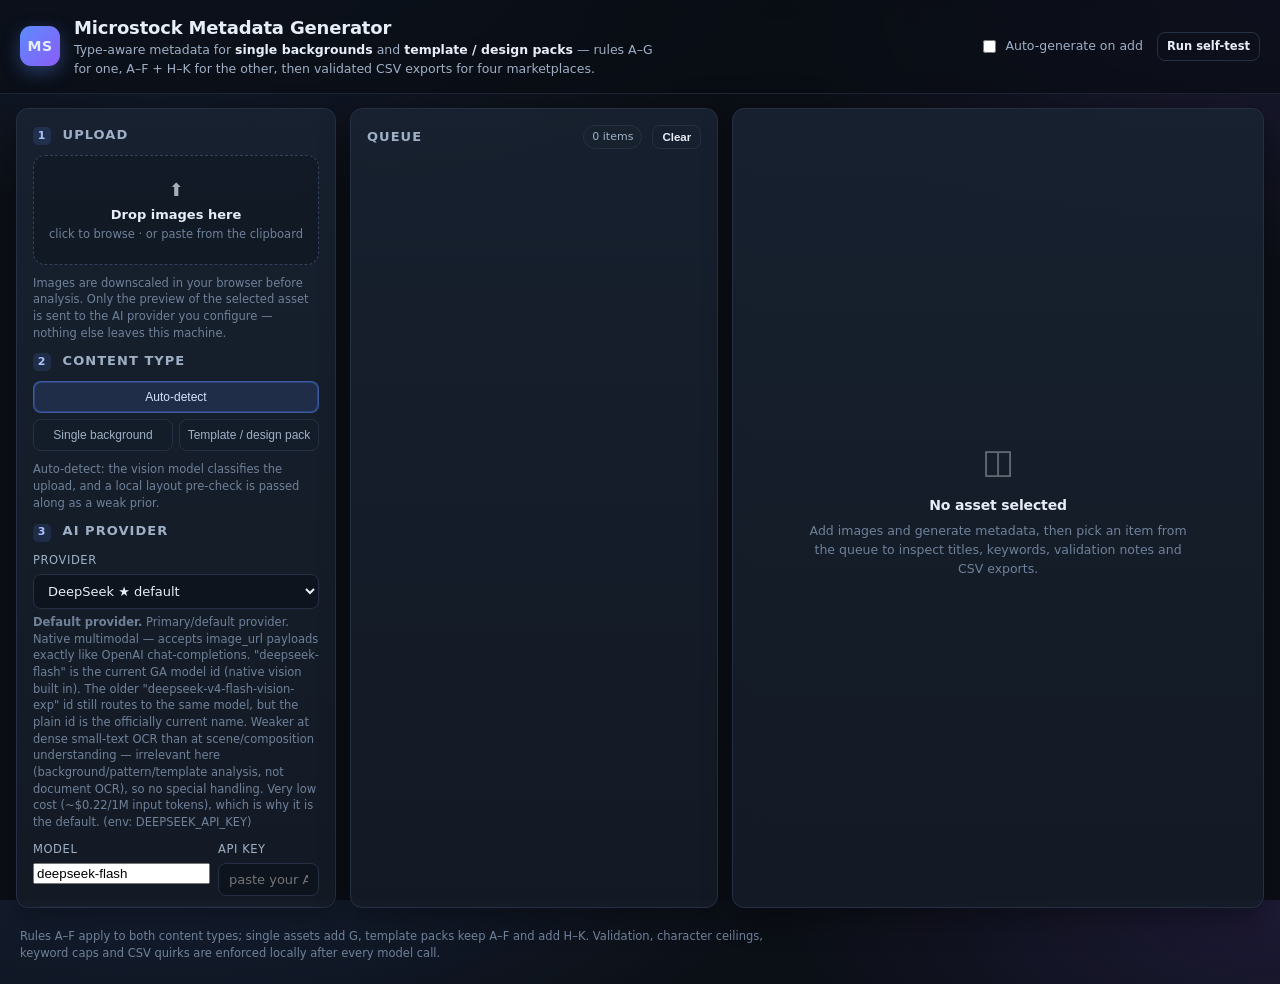
==== index.html @ 48a16d18 "Microstock metadata generator: two content types, DeepSeek default, validated CSV exports" ====
<!DOCTYPE html>
<html lang="en">

<head>
  <meta charset="UTF-8">
  <meta name="viewport" content="width=device-width, initial-scale=1.0">
  <title>Microstock Metadata Generator — type-aware titles, keywords & CSV exports</title>
  <meta name="description"
    content="Generate microstock titles, keywords and bulk-upload CSVs for Adobe Stock, Shutterstock, Freepik and iStock/Getty, with separate conventions for single backgrounds and template/design packs.">
  <link rel="stylesheet" href="styles.css">
</head>

<body>
  <header class="app-header">
    <div class="brand">
      <div class="logo" aria-hidden="true">MS</div>
      <div class="brand-text">
        <h1>Microstock Metadata Generator</h1>
        <p class="tagline">
          Type-aware metadata for <strong>single backgrounds</strong> and <strong>template / design packs</strong> —
          rules A–G for one, A–F + H–K for the other, then validated CSV exports for four marketplaces.
        </p>
      </div>
    </div>
    <div class="header-actions">
      <label class="checkbox" title="Send each new image to the provider as soon as it is added">
        <input type="checkbox" id="autoGenerate">
        Auto-generate on add
      </label>
      <a class="btn btn-ghost btn-sm" href="tests/browser-test.html">Run self-test</a>
    </div>
  </header>

  <main class="layout">
    <aside class="panel panel-input">
      <h2><span class="step">1</span> Upload</h2>
      <div id="dropzone" class="dropzone" tabindex="0" role="button" aria-label="Add images">
        <input type="file" id="fileInput" multiple accept="image/*" hidden>
        <div class="dropzone-icon">⬆</div>
        <strong>Drop images here</strong>
        <span>click to browse · or paste from the clipboard</span>
      </div>
      <p class="hint">
        Images are downscaled in your browser before analysis. Only the preview of the selected asset is sent to the
        AI provider you configure — nothing else leaves this machine.
      </p>

      <h2><span class="step">2</span> Content type</h2>
      <div class="segmented" id="contentTypeToggle" role="radiogroup" aria-label="Content type hint">
        <button type="button" data-value="auto" class="is-active" role="radio" aria-checked="true">Auto-detect</button>
        <button type="button" data-value="single_asset" role="radio" aria-checked="false">Single background</button>
        <button type="button" data-value="template_pack" role="radio" aria-checked="false">Template / design pack</button>
      </div>
      <p class="hint" id="contentTypeHintText"></p>

      <h2><span class="step">3</span> AI provider</h2>
      <div class="field">
        <label for="providerSelect">Provider</label>
        <select id="providerSelect"></select>
        <p class="hint" id="providerNotes"></p>
      </div>

      <div class="field-row">
        <div class="field">
          <label for="providerModel">Model</label>
          <input id="providerModel" list="providerModelList" spellcheck="false">
          <datalist id="providerModelList"></datalist>
        </div>
        <div class="field">
          <label for="providerKey">API key</label>
          <input id="providerKey" type="password" autocomplete="off" spellcheck="false" placeholder="paste your API key">
        </div>
      </div>

      <details class="advanced">
        <summary>Advanced provider settings</summary>
        <div class="field">
          <label for="providerBaseUrl">Base URL</label>
          <input id="providerBaseUrl" spellcheck="false">
        </div>
        <div class="field">
          <label for="providerWire">Wire format</label>
          <select id="providerWire"></select>
        </div>
        <div class="field-row">
          <div class="field">
            <label for="providerTemp">Temperature</label>
            <input id="providerTemp" type="number" min="0" max="1.5" step="0.1">
          </div>
          <div class="field">
            <label for="providerMaxTokens">Max tokens</label>
            <input id="providerMaxTokens" type="number" min="256" step="256">
          </div>
        </div>
        <div class="field">
          <label for="providerHeaders">Extra headers (JSON)</label>
          <textarea id="providerHeaders" rows="2" spellcheck="false"
            placeholder='{"anthropic-version":"2023-06-01"}'></textarea>
        </div>
        <label class="checkbox">
          <input type="checkbox" id="providerJsonMode">
          Request JSON mode when the provider supports it
        </label>
      </details>

      <div class="btn-row">
        <button id="saveProvider" class="btn">Save provider</button>
        <button id="testProvider" class="btn btn-ghost">Test connection</button>
        <button id="clearKey" class="btn btn-ghost btn-sm" title="Remove the stored key for this provider">Clear key</button>
      </div>
      <p class="status" id="providerStatus" aria-live="polite"></p>
      <p class="hint">
        Keys are stored only in this browser's <code>localStorage</code>. Each provider keeps its own key, model and
        endpoint — switching providers never overwrites another provider's slot.
      </p>

      <h2><span class="step">4</span> Generate</h2>
      <div class="btn-row">
        <button id="generateAll" class="btn btn-primary">Generate metadata</button>
        <button id="cancelAll" class="btn btn-ghost" disabled>Cancel</button>
      </div>
      <div class="progress"><div class="progress-bar" id="batchProgress"></div></div>
      <p class="hint" id="batchStatus">Nothing queued yet.</p>
    </aside>

    <section class="panel panel-queue">
      <div class="panel-head">
        <h2>Queue</h2>
        <span class="pill" id="queueCount">0 items</span>
        <button id="clearQueue" class="btn btn-ghost btn-sm">Clear</button>
      </div>
      <div class="queue-viewport" id="queueViewport" aria-label="Upload queue"></div>
    </section>

    <section class="panel panel-results">
      <div id="resultsEmpty" class="empty"></div>
      <div id="resultsBody" hidden></div>
    </section>
  </main>

  <footer class="app-footer">
    <p>
      Rules A–F apply to both content types; single assets add G, template packs keep A–F and add H–K.
      Validation, character ceilings, keyword caps and CSV quirks are enforced locally after every model call.
    </p>
  </footer>

  <div id="toasts" class="toasts" aria-live="polite"></div>

  <script src="js/core.js"></script>
  <script src="js/providers.js"></script>
  <script src="js/prompts.js"></script>
  <script src="js/validate.js"></script>
  <script src="js/export.js"></script>
  <script src="js/detect.js"></script>
  <script src="js/ui.js"></script>
  <script src="js/app.js"></script>
  <script src="script.js"></script>
</body>

</html>
---- styles.css ----
/* ------------------------------------------------------------------ *
 * Microstock Metadata Generator — UI theme
 * ------------------------------------------------------------------ */
:root {
  --bg: #0b0f16;
  --bg-soft: #111827;
  --panel: #141b26;
  --panel-2: #182231;
  --line: #253044;
  --line-soft: #1c2534;
  --text: #e8eef8;
  --text-dim: #9fb0c6;
  --text-faint: #6f8199;
  --accent: #5b8cff;
  --accent-2: #8b5cf6;
  --accent-soft: rgba(91, 140, 255, .14);
  --ok: #34d399;
  --ok-soft: rgba(52, 211, 153, .14);
  --warn: #fbbf24;
  --warn-soft: rgba(251, 191, 36, .14);
  --bad: #f87171;
  --bad-soft: rgba(248, 113, 113, .14);
  --pack: #f472b6;
  --pack-soft: rgba(244, 114, 182, .16);
  --radius: 12px;
  --radius-sm: 8px;
  --shadow: 0 10px 30px rgba(0, 0, 0, .35);
  --mono: ui-monospace, SFMono-Regular, "SF Mono", Menlo, Consolas, monospace;
}

* { box-sizing: border-box; }

html, body { height: 100%; }

body {
  margin: 0;
  background:
    radial-gradient(1100px 500px at 12% -10%, rgba(91, 140, 255, .16), transparent 60%),
    radial-gradient(900px 480px at 100% 0%, rgba(139, 92, 246, .14), transparent 55%),
    var(--bg);
  color: var(--text);
  font: 14px/1.5 "Segoe UI", Inter, system-ui, -apple-system, sans-serif;
  -webkit-font-smoothing: antialiased;
}

h1, h2, h3 { margin: 0; font-weight: 650; letter-spacing: -.01em; }
h1 { font-size: 18px; }
h2 { font-size: 13px; text-transform: uppercase; letter-spacing: .08em; color: var(--text-dim); }
h3 { font-size: 14px; }
p { margin: 0; }

code, pre { font-family: var(--mono); font-size: 12px; }

/* -------------------------------- header -------------------------------- */
.app-header {
  display: flex; align-items: center; justify-content: space-between; gap: 20px;
  padding: 14px 20px;
  border-bottom: 1px solid var(--line-soft);
  background: rgba(9, 13, 20, .72);
  backdrop-filter: blur(10px);
  position: sticky; top: 0; z-index: 20;
}

.brand { display: flex; align-items: center; gap: 14px; }

.logo {
  width: 40px; height: 40px; border-radius: 11px;
  display: grid; place-items: center;
  font-weight: 800; letter-spacing: .04em;
  background: linear-gradient(135deg, var(--accent), var(--accent-2));
  box-shadow: 0 6px 18px rgba(91, 140, 255, .35);
}

.tagline { color: var(--text-dim); font-size: 12.5px; max-width: 74ch; }
.tagline strong { color: var(--text); font-weight: 600; }

.header-actions { display: flex; align-items: center; gap: 14px; }

/* -------------------------------- layout -------------------------------- */
.layout {
  display: grid;
  grid-template-columns: 336px minmax(280px, 1fr) minmax(420px, 1.6fr);
  gap: 14px;
  padding: 14px 16px 20px;
  align-items: start;
  min-height: calc(100vh - 70px);
}

.panel {
  background: linear-gradient(180deg, rgba(24, 34, 49, .9), rgba(20, 27, 38, .9));
  border: 1px solid var(--line);
  border-radius: var(--radius);
  box-shadow: var(--shadow);
  padding: 16px;
}

.panel-input { display: flex; flex-direction: column; gap: 10px; height: calc(100vh - 100px); overflow-y: auto; }
.panel-queue { display: flex; flex-direction: column; height: calc(100vh - 100px); }
.panel-results { height: calc(100vh - 100px); overflow-y: auto; padding: 0; }

.panel-head { display: flex; align-items: center; gap: 10px; margin-bottom: 10px; }
.panel-head h2 { margin-right: auto; }

.step {
  display: inline-grid; place-items: center;
  width: 18px; height: 18px; margin-right: 6px;
  border-radius: 5px; font-size: 11px;
  background: var(--accent-soft); color: #a9c1ff;
}

/* -------------------------------- controls -------------------------------- */
.field { display: flex; flex-direction: column; gap: 5px; }
.field-row { display: grid; grid-template-columns: 1fr 1fr; gap: 8px; }

label, .field-label { font-size: 11.5px; color: var(--text-dim); text-transform: uppercase; letter-spacing: .05em; }

input[type="text"], input[type="password"], input[type="number"], select, textarea, .title-input, .keywords-input {
  width: 100%;
  background: #0d141e;
  border: 1px solid var(--line);
  color: var(--text);
  border-radius: var(--radius-sm);
  padding: 8px 10px;
  font-size: 13px;
  font-family: inherit;
  transition: border-color .15s, box-shadow .15s;
}

textarea { resize: vertical; font-family: var(--mono); font-size: 12px; }

input:focus, select:focus, textarea:focus, button:focus-visible, .dropzone:focus-visible, .queue-row:focus-visible {
  outline: none;
  border-color: var(--accent);
  box-shadow: 0 0 0 3px var(--accent-soft);
}

.checkbox { display: flex; align-items: center; gap: 7px; text-transform: none; letter-spacing: 0; font-size: 12.5px; color: var(--text-dim); }
.checkbox input { width: auto; accent-color: var(--accent); }

.btn {
  appearance: none;
  border: 1px solid var(--line);
  background: #1a2434;
  color: var(--text);
  border-radius: var(--radius-sm);
  padding: 8px 12px;
  font-size: 12.5px;
  font-weight: 550;
  cursor: pointer;
  transition: transform .08s, background .15s, border-color .15s;
  text-decoration: none;
  display: inline-flex; align-items: center; justify-content: center; gap: 6px;
}

.btn:hover { background: #212e42; border-color: #33425c; }
.btn:active { transform: translateY(1px); }
.btn:disabled { opacity: .45; cursor: not-allowed; }

.btn-primary { background: linear-gradient(135deg, var(--accent), var(--accent-2)); border-color: transparent; color: #fff; }
.btn-primary:hover { filter: brightness(1.08); }
.btn-ghost { background: transparent; }
.btn-sm { padding: 5px 9px; font-size: 11.5px; }

.btn-row { display: flex; flex-wrap: wrap; gap: 8px; }
.btn-row .btn { flex: 1 1 auto; }

.segmented { display: grid; grid-template-columns: 1fr 1fr; gap: 6px; }
.segmented button {
  border: 1px solid var(--line); background: #131c29; color: var(--text-dim);
  border-radius: var(--radius-sm); padding: 8px 6px; font-size: 12px; cursor: pointer;
  transition: all .15s;
}
.segmented button:first-child { grid-column: 1 / -1; }
.segmented button.is-active {
  background: var(--accent-soft); border-color: rgba(91, 140, 255, .5); color: #d5e2ff;
  box-shadow: inset 0 0 0 1px rgba(91, 140, 255, .25);
}

.advanced { border: 1px solid var(--line-soft); border-radius: var(--radius-sm); padding: 8px 10px; background: rgba(13, 20, 30, .6); }
.advanced summary { cursor: pointer; font-size: 12.5px; color: var(--text-dim); }
.advanced[open] summary { margin-bottom: 10px; }
.advanced > * + * { margin-top: 8px; }

.hint { color: var(--text-faint); font-size: 11.5px; line-height: 1.45; }
.status { font-size: 12px; color: var(--text-dim); min-height: 16px; }
.muted { color: var(--text-faint); }

.progress { height: 4px; background: #131c29; border-radius: 999px; overflow: hidden; }
.progress-bar { height: 100%; width: 0; background: linear-gradient(90deg, var(--accent), var(--accent-2)); transition: width .25s; }

.pill {
  font-size: 11px; padding: 3px 8px; border-radius: 999px;
  background: #18222f; border: 1px solid var(--line); color: var(--text-dim);
  white-space: nowrap;
}
.pill-good { color: #a7f3d0; border-color: rgba(52, 211, 153, .45); background: var(--ok-soft); }
.pill-warn { color: #fde68a; border-color: rgba(251, 191, 36, .45); background: var(--warn-soft); }
.pill-bad { color: #fecaca; border-color: rgba(248, 113, 113, .45); background: var(--bad-soft); }

/* -------------------------------- dropzone -------------------------------- */
.dropzone {
  border: 1.5px dashed #33425c;
  border-radius: var(--radius);
  padding: 20px 12px;
  display: grid; place-items: center; gap: 2px;
  text-align: center; cursor: pointer;
  background: rgba(13, 20, 30, .5);
  transition: border-color .15s, background .15s;
}
.dropzone:hover, .dropzone.is-dragover { border-color: var(--accent); background: var(--accent-soft); }
.dropzone strong { font-size: 13px; }
.dropzone span { color: var(--text-faint); font-size: 11.5px; }
.dropzone-icon { font-size: 18px; opacity: .7; }

/* -------------------------------- queue -------------------------------- */
.queue-viewport { position: relative; overflow-y: auto; flex: 1; min-height: 120px; }
.vlist-spacer { width: 1px; opacity: 0; }
.vlist-layer { position: absolute; top: 0; left: 0; right: 0; will-change: transform; }

.queue-row {
  display: grid;
  grid-template-columns: 56px 1fr auto;
  gap: 10px;
  align-items: center;
  padding: 8px;
  margin-bottom: 8px;
  border: 1px solid var(--line-soft);
  border-radius: var(--radius-sm);
  background: rgba(19, 27, 39, .8);
  cursor: pointer;
  transition: border-color .15s, background .15s;
}
.queue-row:hover { border-color: #33425c; background: #18222f; }
.queue-row.is-selected { border-color: var(--accent); box-shadow: inset 3px 0 0 var(--accent); }

.queue-thumb { width: 56px; height: 56px; border-radius: 7px; overflow: hidden; background: #0d141e; display: grid; place-items: center; }
.queue-thumb img { width: 100%; height: 100%; object-fit: cover; display: block; }
.thumb-placeholder { color: var(--text-faint); }

.queue-info { min-width: 0; }
.queue-name { font-size: 12.5px; font-weight: 550; white-space: nowrap; overflow: hidden; text-overflow: ellipsis; }
.queue-sub { display: flex; flex-wrap: wrap; gap: 5px; align-items: center; margin-top: 3px; }

.queue-actions { display: flex; gap: 4px; }
.icon-btn {
  width: 26px; height: 26px; border-radius: 6px;
  border: 1px solid var(--line); background: transparent; color: var(--text-dim);
  cursor: pointer; font-size: 12px; line-height: 1;
}
.icon-btn:hover { color: var(--text); border-color: #3c4a63; background: #1b2534; }

.status { font-size: 10.5px; padding: 2px 7px; border-radius: 999px; border: 1px solid var(--line); color: var(--text-dim); }
.status-done { color: #a7f3d0; border-color: rgba(52, 211, 153, .45); background: var(--ok-soft); }
.status-generating, .status-analyzing { color: #c7d6ff; border-color: rgba(91, 140, 255, .45); background: var(--accent-soft); }
.status-error { color: #fecaca; border-color: rgba(248, 113, 113, .45); background: var(--bad-soft); }
.status-cancelled { color: #fde68a; border-color: rgba(251, 191, 36, .4); background: var(--warn-soft); }

.mini-badge, .mini-stat {
  font-size: 10.5px; padding: 2px 7px; border-radius: 999px;
  border: 1px solid var(--line); color: var(--text-dim); background: #141d29;
}
.mini-single_asset { color: #bfdbfe; border-color: rgba(91, 140, 255, .4); }
.mini-template_pack { color: #fbcfe8; border-color: rgba(244, 114, 182, .45); background: var(--pack-soft); }
.mini-hint { color: var(--text-faint); font-style: italic; }
.mini-stat.is-bad { color: #fecaca; border-color: rgba(248, 113, 113, .5); }
.mini-stat.is-fixed { color: #a7f3d0; border-color: rgba(52, 211, 153, .45); }
.mini-stat.is-warn { color: #fde68a; border-color: rgba(251, 191, 36, .45); }

/* -------------------------------- results -------------------------------- */
.empty { display: grid; place-items: center; height: 100%; padding: 40px 24px; }
.empty-inner { text-align: center; max-width: 44ch; }
.empty-icon { font-size: 34px; opacity: .35; margin-bottom: 8px; }
.empty h3 { margin-bottom: 6px; }
.empty p { color: var(--text-faint); font-size: 12.5px; }

#resultsBody { padding: 16px; }

.result-head { display: grid; grid-template-columns: 132px 1fr; gap: 14px; align-items: start; }
.result-preview { width: 132px; height: 132px; border-radius: 10px; overflow: hidden; border: 1px solid var(--line); background: #0d141e; }
.result-preview img { width: 100%; height: 100%; object-fit: cover; display: block; }
.result-meta h2 { font-size: 15px; margin-bottom: 8px; word-break: break-word; }

.badges { display: flex; flex-wrap: wrap; gap: 6px; margin-bottom: 8px; }
.badge {
  display: inline-flex; align-items: baseline; gap: 6px;
  border: 1px solid var(--line); border-radius: 999px;
  padding: 3px 10px; background: #141d29; font-size: 11.5px;
}
.badge-label { color: var(--text-faint); text-transform: uppercase; font-size: 9.5px; letter-spacing: .06em; }
.badge-value { color: var(--text); font-weight: 600; }
.badge-pack { border-color: rgba(244, 114, 182, .45); background: var(--pack-soft); }
.badge-single { border-color: rgba(91, 140, 255, .4); background: var(--accent-soft); }

.result-grid { display: grid; grid-template-columns: minmax(240px, 1fr) minmax(300px, 1.7fr); gap: 12px; margin-top: 14px; }

.card {
  border: 1px solid var(--line-soft); border-radius: var(--radius);
  background: rgba(19, 27, 39, .72); padding: 14px;
}
.card h3 { margin: 12px 0 6px; }
.card h3:first-child { margin-top: 0; }

.category-suggestion {
  font-size: 15px; font-weight: 650;
  background: linear-gradient(135deg, #a9c1ff, #e9d5ff);
  -webkit-background-clip: text; background-clip: text; color: transparent;
}

.chips { display: flex; flex-wrap: wrap; gap: 5px; }
.chip {
  font-size: 11.5px; padding: 3px 8px; border-radius: 6px;
  background: #16202e; border: 1px solid var(--line); color: #cbd8ea;
}
.chip-keywords .chip { background: #121b27; }
.chip-flag { color: #fde68a; border-color: rgba(251, 191, 36, .45); background: var(--warn-soft); cursor: help; }

.issue-list { list-style: none; margin: 0; padding: 0; display: flex; flex-direction: column; gap: 6px; }
.issue { display: grid; grid-template-columns: 78px 1fr; gap: 8px; font-size: 12px; padding: 6px 8px; border-radius: 7px; border: 1px solid var(--line-soft); background: #131c29; }
.issue-level { font-size: 10px; text-transform: uppercase; letter-spacing: .05em; color: var(--text-faint); }
.issue-error { border-color: rgba(248, 113, 113, .45); background: var(--bad-soft); }
.issue-error .issue-level { color: #fecaca; }
.issue-fixed { border-color: rgba(52, 211, 153, .35); background: var(--ok-soft); }
.issue-fixed .issue-level { color: #a7f3d0; }
.issue-warn { border-color: rgba(251, 191, 36, .32); }
.issue-warn .issue-level { color: #fde68a; }
.issue-body code { color: #c7d6ff; }

.ok-line { color: #a7f3d0; font-size: 12px; }
.signal-list { margin: 6px 0 0; padding-left: 18px; color: var(--text-dim); font-size: 11.5px; }

.tabs { display: flex; gap: 4px; border-bottom: 1px solid var(--line-soft); margin-bottom: 10px; flex-wrap: wrap; }
.tab {
  border: 1px solid transparent; border-bottom: none;
  background: transparent; color: var(--text-dim);
  padding: 7px 12px; border-radius: 8px 8px 0 0; cursor: pointer; font-size: 12.5px; font-weight: 550;
}
.tab:hover { color: var(--text); background: #18222f; }
.tab.is-active { color: var(--text); background: #18222f; border-color: var(--line); }

.tab-panel { display: none; }
.tab-panel.is-active { display: block; }

.platform-head { display: flex; flex-wrap: wrap; gap: 8px; align-items: center; margin-bottom: 8px; }
.platform-head h3 { margin-right: auto; }
.platform-note { color: var(--text-faint); font-size: 11.5px; margin-bottom: 10px; }

.title-input { font-size: 13px; margin-bottom: 8px; }
.keywords-input { margin-bottom: 8px; }

.platform-actions { display: flex; flex-wrap: wrap; gap: 6px; margin-bottom: 12px; }

.warn-list { margin: 8px 0 0; padding-left: 18px; color: #fde68a; font-size: 11.5px; }
.caveat { margin-top: 10px; border-left: 3px solid var(--line); padding: 8px 10px; background: #131c29; border-radius: 0 7px 7px 0; font-size: 11.5px; color: var(--text-dim); }
.caveat p + p { margin-top: 6px; }
.caveat-strong { border-left-color: var(--warn); }

.inspector { margin-top: 14px; border-top: 1px solid var(--line-soft); padding-top: 10px; }
.inspector summary { cursor: pointer; font-size: 12.5px; color: var(--text-dim); }
.inspector summary:hover { color: var(--text); }
.prompt-pre {
  max-height: 280px; overflow: auto; white-space: pre-wrap; word-break: break-word;
  background: #0d141e; border: 1px solid var(--line); border-radius: 8px;
  padding: 10px; margin-top: 8px; color: #b9c9de;
}

/* -------------------------------- toasts -------------------------------- */
.toasts { position: fixed; right: 16px; bottom: 16px; display: flex; flex-direction: column; gap: 8px; z-index: 50; max-width: 380px; }
.toast {
  padding: 10px 14px; border-radius: 10px; font-size: 12.5px;
  background: #18222f; border: 1px solid var(--line); color: var(--text);
  box-shadow: var(--shadow); animation: toast-in .18s ease-out;
}
.toast-ok { border-color: rgba(52, 211, 153, .5); }
.toast-warn { border-color: rgba(251, 191, 36, .5); }
.toast-error { border-color: rgba(248, 113, 113, .5); }
.toast-out { opacity: 0; transform: translateY(6px); transition: all .4s; }
@keyframes toast-in { from { opacity: 0; transform: translateY(8px); } to { opacity: 1; transform: none; } }

.app-footer { padding: 0 20px 22px; color: var(--text-faint); font-size: 11.5px; max-width: 110ch; }

/* -------------------------------- responsive -------------------------------- */
@media (max-width: 1420px) {
  .layout { grid-template-columns: 320px minmax(240px, .9fr) minmax(360px, 1.3fr); }
}

@media (max-width: 1180px) {
  .layout { grid-template-columns: 1fr; }
  .panel-input, .panel-queue, .panel-results { height: auto; max-height: none; }
  .panel-queue { min-height: 320px; }
  .queue-viewport { max-height: 420px; }
  .result-grid { grid-template-columns: 1fr; }
}

@media (max-width: 720px) {
  .app-header { flex-direction: column; align-items: flex-start; }
  .field-row { grid-template-columns: 1fr; }
  .result-head { grid-template-columns: 1fr; }
}
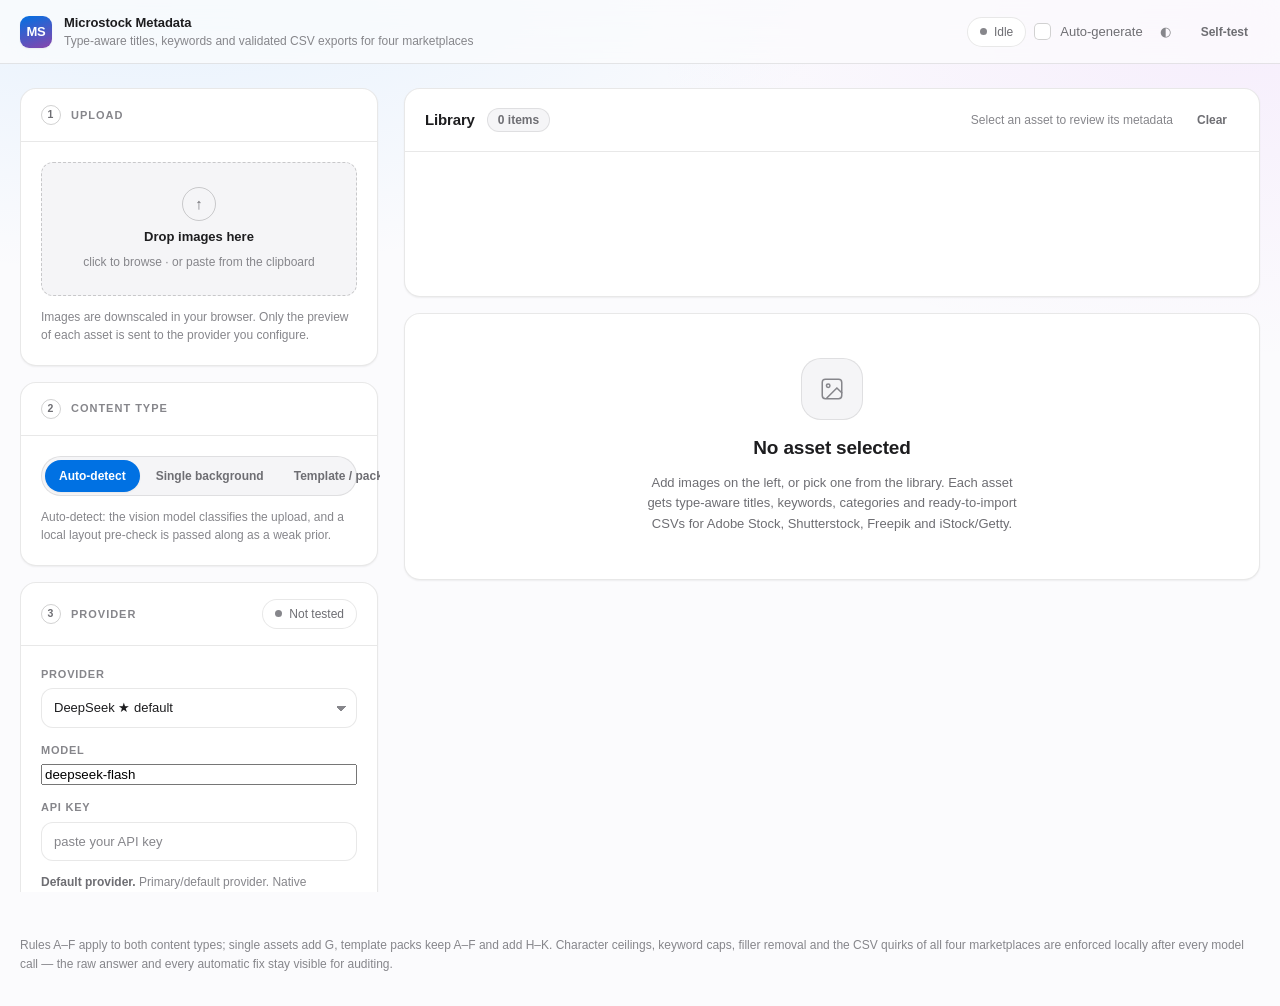
==== commit b28e34f8: "Redesign UI: design system, setup rail, filmstrip library, tabbed results Rebuilds the interface aro" ====
--- a/index.html
+++ b/index.html
@@ -4,144 +4,176 @@
 <head>
   <meta charset="UTF-8">
   <meta name="viewport" content="width=device-width, initial-scale=1.0">
-  <title>Microstock Metadata Generator — type-aware titles, keywords & CSV exports</title>
+  <title>Microstock Metadata Generator</title>
   <meta name="description"
-    content="Generate microstock titles, keywords and bulk-upload CSVs for Adobe Stock, Shutterstock, Freepik and iStock/Getty, with separate conventions for single backgrounds and template/design packs.">
+    content="Type-aware titles, keywords and validated bulk-upload CSVs for Adobe Stock, Shutterstock, Freepik and iStock/Getty — with separate conventions for single backgrounds and template/design packs.">
   <link rel="stylesheet" href="styles.css">
 </head>
 
 <body>
-  <header class="app-header">
+  <header class="topbar">
     <div class="brand">
       <div class="logo" aria-hidden="true">MS</div>
       <div class="brand-text">
-        <h1>Microstock Metadata Generator</h1>
-        <p class="tagline">
-          Type-aware metadata for <strong>single backgrounds</strong> and <strong>template / design packs</strong> —
-          rules A–G for one, A–F + H–K for the other, then validated CSV exports for four marketplaces.
-        </p>
+        <h1>Microstock Metadata</h1>
+        <p>Type-aware titles, keywords and validated CSV exports for four marketplaces</p>
       </div>
     </div>
-    <div class="header-actions">
+    <div class="topbar-actions">
+      <span class="status-dot" id="globalStatus" data-state="idle" role="status" aria-live="polite">
+        <i aria-hidden="true"></i><span id="globalStatusText">Idle</span>
+      </span>
       <label class="checkbox" title="Send each new image to the provider as soon as it is added">
         <input type="checkbox" id="autoGenerate">
-        Auto-generate on add
+        <span class="auto-label">Auto-generate</span>
       </label>
-      <a class="btn btn-ghost btn-sm" href="tests/browser-test.html">Run self-test</a>
+      <button type="button" id="themeToggle" class="icon-btn" title="Switch between light and dark"
+        aria-label="Switch between light and dark appearance">◐</button>
+      <a class="btn btn-ghost btn-sm" href="tests/browser-test.html">Self-test</a>
     </div>
   </header>
 
-  <main class="layout">
-    <aside class="panel panel-input">
-      <h2><span class="step">1</span> Upload</h2>
-      <div id="dropzone" class="dropzone" tabindex="0" role="button" aria-label="Add images">
-        <input type="file" id="fileInput" multiple accept="image/*" hidden>
-        <div class="dropzone-icon">⬆</div>
-        <strong>Drop images here</strong>
-        <span>click to browse · or paste from the clipboard</span>
-      </div>
-      <p class="hint">
-        Images are downscaled in your browser before analysis. Only the preview of the selected asset is sent to the
-        AI provider you configure — nothing else leaves this machine.
-      </p>
+  <div class="shell">
+    <!-- ============================ SETUP RAIL ============================ -->
+    <aside class="rail" aria-label="Setup">
+      <section class="card">
+        <div class="card-head"><span class="step"><b>1</b> Upload</span></div>
+        <div class="card-body">
+          <div id="dropzone" class="dropzone" tabindex="0" role="button" aria-label="Add images to the queue">
+            <input type="file" id="fileInput" multiple accept="image/*" hidden>
+            <div class="dz-icon" aria-hidden="true">↑</div>
+            <strong>Drop images here</strong>
+            <span>click to browse · or paste from the clipboard</span>
+          </div>
+          <p class="hint" style="margin-top:12px">
+            Images are downscaled in your browser. Only the preview of each asset is sent to the provider you configure.
+          </p>
+        </div>
+      </section>
 
-      <h2><span class="step">2</span> Content type</h2>
-      <div class="segmented" id="contentTypeToggle" role="radiogroup" aria-label="Content type hint">
-        <button type="button" data-value="auto" class="is-active" role="radio" aria-checked="true">Auto-detect</button>
-        <button type="button" data-value="single_asset" role="radio" aria-checked="false">Single background</button>
-        <button type="button" data-value="template_pack" role="radio" aria-checked="false">Template / design pack</button>
-      </div>
-      <p class="hint" id="contentTypeHintText"></p>
+      <section class="card">
+        <div class="card-head"><span class="step"><b>2</b> Content type</span></div>
+        <div class="card-body">
+          <div class="segmented segmented-block" id="contentTypeToggle" role="radiogroup"
+            aria-label="Content type hint">
+            <button type="button" data-value="auto" class="is-active" role="radio" aria-checked="true">Auto-detect</button>
+            <button type="button" data-value="single_asset" role="radio" aria-checked="false">Single background</button>
+            <button type="button" data-value="template_pack" role="radio" aria-checked="false">Template / pack</button>
+          </div>
+          <p class="hint" id="contentTypeHintText" style="margin-top:12px"></p>
+        </div>
+      </section>
 
-      <h2><span class="step">3</span> AI provider</h2>
-      <div class="field">
-        <label for="providerSelect">Provider</label>
-        <select id="providerSelect"></select>
-        <p class="hint" id="providerNotes"></p>
-      </div>
+      <section class="card">
+        <div class="card-head">
+          <span class="step"><b>3</b> Provider</span>
+          <span class="spacer"></span>
+          <span class="status-dot" id="providerStatus" data-state="idle" role="status" aria-live="polite"><i
+              aria-hidden="true"></i><span>Not tested</span></span>
+        </div>
+        <div class="card-body">
+          <div class="field">
+            <label for="providerSelect">Provider</label>
+            <select id="providerSelect"></select>
+          </div>
+          <div class="field" style="margin-top:14px">
+            <label for="providerModel">Model</label>
+            <input id="providerModel" list="providerModelList" spellcheck="false" autocomplete="off">
+            <datalist id="providerModelList"></datalist>
+          </div>
+          <div class="field" style="margin-top:14px">
+            <label for="providerKey">API key</label>
+            <input id="providerKey" type="password" autocomplete="off" spellcheck="false"
+              placeholder="paste your API key">
+          </div>
+          <p class="hint" id="providerNotes" style="margin-top:12px"></p>
 
-      <div class="field-row">
-        <div class="field">
-          <label for="providerModel">Model</label>
-          <input id="providerModel" list="providerModelList" spellcheck="false">
-          <datalist id="providerModelList"></datalist>
+          <details class="disclosure" style="margin-top:16px">
+            <summary>Advanced provider settings</summary>
+            <div class="disclosure-body">
+              <div class="field">
+                <label for="providerBaseUrl">Base URL</label>
+                <input id="providerBaseUrl" spellcheck="false" autocomplete="off">
+              </div>
+              <div class="field">
+                <label for="providerWire">Wire format</label>
+                <select id="providerWire"></select>
+              </div>
+              <div class="field-row">
+                <div class="field">
+                  <label for="providerTemp">Temperature</label>
+                  <input id="providerTemp" type="number" min="0" max="1.5" step="0.1">
+                </div>
+                <div class="field">
+                  <label for="providerMaxTokens">Max tokens</label>
+                  <input id="providerMaxTokens" type="number" min="256" step="256">
+                </div>
+              </div>
+              <div class="field">
+                <label for="providerHeaders">Extra headers (JSON)</label>
+                <textarea id="providerHeaders" rows="2" spellcheck="false"
+                  placeholder='{"anthropic-version":"2023-06-01"}'></textarea>
+              </div>
+              <label class="checkbox">
+                <input type="checkbox" id="providerJsonMode">
+                <span>Request JSON mode when the provider supports it</span>
+              </label>
+            </div>
+          </details>
+
+          <div class="btn-row" style="margin-top:16px">
+            <button id="saveProvider" class="btn btn-sm">Save</button>
+            <button id="testProvider" class="btn btn-sm btn-ghost">Test connection</button>
+            <button id="clearKey" class="btn btn-sm btn-ghost" title="Remove the stored key for this provider">Clear
+              key</button>
+          </div>
+          <p class="hint" style="margin-top:12px">
+            Keys are stored in this browser's <code>localStorage</code> only, and each provider keeps its own slot.
+          </p>
         </div>
-        <div class="field">
-          <label for="providerKey">API key</label>
-          <input id="providerKey" type="password" autocomplete="off" spellcheck="false" placeholder="paste your API key">
+      </section>
+
+      <section class="card">
+        <div class="card-head"><span class="step"><b>4</b> Generate</span></div>
+        <div class="card-body">
+          <div class="btn-row">
+            <button id="generateAll" class="btn btn-primary btn-lg" style="flex:1 1 auto">Generate metadata</button>
+            <button id="cancelAll" class="btn btn-lg btn-ghost" disabled aria-label="Cancel generation">■</button>
+          </div>
+          <div class="progress" style="margin-top:16px"><div class="progress-bar" id="batchProgress"></div></div>
+          <p class="hint" id="batchStatus" style="margin-top:12px">Nothing queued yet.</p>
+          <p class="hint" style="margin-top:8px">
+            <kbd>Ctrl</kbd> + <kbd>↵</kbd> generates · <kbd>Del</kbd> removes the selected asset
+          </p>
         </div>
-      </div>
-
-      <details class="advanced">
-        <summary>Advanced provider settings</summary>
-        <div class="field">
-          <label for="providerBaseUrl">Base URL</label>
-          <input id="providerBaseUrl" spellcheck="false">
-        </div>
-        <div class="field">
-          <label for="providerWire">Wire format</label>
-          <select id="providerWire"></select>
-        </div>
-        <div class="field-row">
-          <div class="field">
-            <label for="providerTemp">Temperature</label>
-            <input id="providerTemp" type="number" min="0" max="1.5" step="0.1">
-          </div>
-          <div class="field">
-            <label for="providerMaxTokens">Max tokens</label>
-            <input id="providerMaxTokens" type="number" min="256" step="256">
-          </div>
-        </div>
-        <div class="field">
-          <label for="providerHeaders">Extra headers (JSON)</label>
-          <textarea id="providerHeaders" rows="2" spellcheck="false"
-            placeholder='{"anthropic-version":"2023-06-01"}'></textarea>
-        </div>
-        <label class="checkbox">
-          <input type="checkbox" id="providerJsonMode">
-          Request JSON mode when the provider supports it
-        </label>
-      </details>
-
-      <div class="btn-row">
-        <button id="saveProvider" class="btn">Save provider</button>
-        <button id="testProvider" class="btn btn-ghost">Test connection</button>
-        <button id="clearKey" class="btn btn-ghost btn-sm" title="Remove the stored key for this provider">Clear key</button>
-      </div>
-      <p class="status" id="providerStatus" aria-live="polite"></p>
-      <p class="hint">
-        Keys are stored only in this browser's <code>localStorage</code>. Each provider keeps its own key, model and
-        endpoint — switching providers never overwrites another provider's slot.
-      </p>
-
-      <h2><span class="step">4</span> Generate</h2>
-      <div class="btn-row">
-        <button id="generateAll" class="btn btn-primary">Generate metadata</button>
-        <button id="cancelAll" class="btn btn-ghost" disabled>Cancel</button>
-      </div>
-      <div class="progress"><div class="progress-bar" id="batchProgress"></div></div>
-      <p class="hint" id="batchStatus">Nothing queued yet.</p>
+      </section>
     </aside>
 
-    <section class="panel panel-queue">
-      <div class="panel-head">
-        <h2>Queue</h2>
-        <span class="pill" id="queueCount">0 items</span>
-        <button id="clearQueue" class="btn btn-ghost btn-sm">Clear</button>
-      </div>
-      <div class="queue-viewport" id="queueViewport" aria-label="Upload queue"></div>
-    </section>
+    <!-- ============================ WORKSPACE ============================ -->
+    <main class="workspace">
+      <section class="card library" aria-label="Queue">
+        <div class="card-head">
+          <h2>Library</h2>
+          <span class="pill" id="queueCount">0 items</span>
+          <span class="spacer"></span>
+          <span class="hint">Select an asset to review its metadata</span>
+          <button id="clearQueue" class="btn btn-ghost btn-sm">Clear</button>
+        </div>
+        <div class="strip-viewport" id="queueViewport" aria-label="Uploaded assets" role="list"></div>
+      </section>
 
-    <section class="panel panel-results">
-      <div id="resultsEmpty" class="empty"></div>
-      <div id="resultsBody" hidden></div>
-    </section>
-  </main>
+      <section class="card" id="resultsCard">
+        <div id="resultsEmpty" class="empty"></div>
+        <div id="resultsBody" hidden></div>
+      </section>
+    </main>
+  </div>
 
   <footer class="app-footer">
     <p>
       Rules A–F apply to both content types; single assets add G, template packs keep A–F and add H–K.
-      Validation, character ceilings, keyword caps and CSV quirks are enforced locally after every model call.
+      Character ceilings, keyword caps, filler removal and the CSV quirks of all four marketplaces are enforced
+      locally after every model call — the raw answer and every automatic fix stay visible for auditing.
     </p>
   </footer>
 
--- a/styles.css
+++ b/styles.css
@@ -1,398 +1,1012 @@
+/*!
+ * Microstock Metadata Generator — design system.
+ *
+ * Principles
+ *  - Apple-style restraint: one accent colour, generous whitespace, hairline borders,
+ *    hierarchy carried by type weight/size rather than boxes and borders.
+ *  - Light and dark themes from the same token set; follows the OS by default.
+ *  - Everything interactive has hover, focus-visible, active and disabled states.
+ *  - Motion is short (120-220ms) and fully disabled under prefers-reduced-motion.
+ */
+
 /* ------------------------------------------------------------------ *
- * Microstock Metadata Generator — UI theme
+ * Tokens
  * ------------------------------------------------------------------ */
 :root {
-  --bg: #0b0f16;
-  --bg-soft: #111827;
-  --panel: #141b26;
-  --panel-2: #182231;
-  --line: #253044;
-  --line-soft: #1c2534;
-  --text: #e8eef8;
-  --text-dim: #9fb0c6;
-  --text-faint: #6f8199;
-  --accent: #5b8cff;
-  --accent-2: #8b5cf6;
-  --accent-soft: rgba(91, 140, 255, .14);
-  --ok: #34d399;
-  --ok-soft: rgba(52, 211, 153, .14);
-  --warn: #fbbf24;
-  --warn-soft: rgba(251, 191, 36, .14);
-  --bad: #f87171;
-  --bad-soft: rgba(248, 113, 113, .14);
-  --pack: #f472b6;
-  --pack-soft: rgba(244, 114, 182, .16);
-  --radius: 12px;
-  --radius-sm: 8px;
-  --shadow: 0 10px 30px rgba(0, 0, 0, .35);
-  --mono: ui-monospace, SFMono-Regular, "SF Mono", Menlo, Consolas, monospace;
-}
-
+  --font-sans: -apple-system, BlinkMacSystemFont, "SF Pro Text", "SF Pro Display", "Segoe UI",
+    Inter, Roboto, "Helvetica Neue", Arial, sans-serif;
+  --font-mono: ui-monospace, SFMono-Regular, "SF Mono", Menlo, Consolas, "Liberation Mono", monospace;
+
+  --fs-display: clamp(1.6rem, 1.2rem + 1.1vw, 2.15rem);
+  --fs-title: 1.1875rem;
+  --fs-heading: 0.9375rem;
+  --fs-body: 0.875rem;
+  --fs-sm: 0.8125rem;
+  --fs-xs: 0.75rem;
+  --fs-label: 0.6875rem;
+
+  --sp-1: 4px;  --sp-2: 8px;  --sp-3: 12px; --sp-4: 16px;
+  --sp-5: 20px; --sp-6: 24px; --sp-7: 32px; --sp-8: 44px;
+
+  --r-sm: 8px; --r-md: 12px; --r-lg: 16px; --r-xl: 22px; --r-pill: 999px;
+
+  --ease: cubic-bezier(.32, .72, 0, 1);
+  --dur: 180ms;
+
+  --rail-w: 360px;
+  --strip-h: 132px;
+  --topbar-h: 64px;
+}
+
+/* Dark (default) */
+:root, :root[data-theme="dark"] {
+  color-scheme: dark;
+  --bg: #08080a;
+  --bg-glow-1: rgba(41, 151, 255, .16);
+  --bg-glow-2: rgba(191, 90, 242, .12);
+  --surface: rgba(255, 255, 255, .035);
+  --surface-2: rgba(255, 255, 255, .06);
+  --surface-solid: #131316;
+  --hairline: rgba(255, 255, 255, .09);
+  --hairline-strong: rgba(255, 255, 255, .16);
+  --text: #f5f5f7;
+  --text-2: #a1a1a6;
+  --text-3: #6e6e73;
+  --accent: #2997ff;
+  --accent-hover: #4aa8ff;
+  --accent-ink: #ffffff;
+  --accent-soft: rgba(41, 151, 255, .14);
+  --ok: #30d158;   --ok-soft: rgba(48, 209, 88, .12);
+  --warn: #ffd60a; --warn-soft: rgba(255, 214, 10, .12);
+  --bad: #ff453a;  --bad-soft: rgba(255, 69, 58, .12);
+  --pack: #bf5af2; --pack-soft: rgba(191, 90, 242, .14);
+  --shadow-sm: 0 1px 2px rgba(0, 0, 0, .5);
+  --shadow-md: 0 12px 32px rgba(0, 0, 0, .45);
+  --field: rgba(255, 255, 255, .05);
+  --field-hover: rgba(255, 255, 255, .08);
+  --scrim: rgba(8, 8, 10, .72);
+}
+
+/* Light */
+@media (prefers-color-scheme: light) {
+  :root:not([data-theme="dark"]) {
+    color-scheme: light;
+    --bg: #fbfbfd;
+    --bg-glow-1: rgba(41, 151, 255, .12);
+    --bg-glow-2: rgba(191, 90, 242, .08);
+    --surface: #ffffff;
+    --surface-2: #f5f5f7;
+    --surface-solid: #ffffff;
+    --hairline: rgba(0, 0, 0, .09);
+    --hairline-strong: rgba(0, 0, 0, .18);
+    --text: #1d1d1f;
+    --text-2: #6e6e73;
+    --text-3: #86868b;
+    --accent: #0071e3;
+    --accent-hover: #0077ed;
+    --accent-ink: #ffffff;
+    --accent-soft: rgba(0, 113, 227, .1);
+    --ok: #248a3d;   --ok-soft: rgba(36, 138, 61, .1);
+    --warn: #a05a00; --warn-soft: rgba(200, 120, 0, .12);
+    --bad: #d70015;  --bad-soft: rgba(215, 0, 21, .09);
+    --pack: #8944ab; --pack-soft: rgba(137, 68, 171, .1);
+    --shadow-sm: 0 1px 2px rgba(0, 0, 0, .06);
+    --shadow-md: 0 16px 40px rgba(0, 0, 0, .1);
+    --field: #ffffff;
+    --field-hover: #ffffff;
+    --scrim: rgba(251, 251, 253, .78);
+  }
+}
+
+:root[data-theme="light"] {
+  color-scheme: light;
+  --bg: #fbfbfd;
+  --bg-glow-1: rgba(41, 151, 255, .12);
+  --bg-glow-2: rgba(191, 90, 242, .08);
+  --surface: #ffffff;
+  --surface-2: #f5f5f7;
+  --surface-solid: #ffffff;
+  --hairline: rgba(0, 0, 0, .09);
+  --hairline-strong: rgba(0, 0, 0, .18);
+  --text: #1d1d1f;
+  --text-2: #6e6e73;
+  --text-3: #86868b;
+  --accent: #0071e3;
+  --accent-hover: #0077ed;
+  --accent-ink: #ffffff;
+  --accent-soft: rgba(0, 113, 227, .1);
+  --ok: #248a3d;   --ok-soft: rgba(36, 138, 61, .1);
+  --warn: #a05a00; --warn-soft: rgba(200, 120, 0, .12);
+  --bad: #d70015;  --bad-soft: rgba(215, 0, 21, .09);
+  --pack: #8944ab; --pack-soft: rgba(137, 68, 171, .1);
+  --shadow-sm: 0 1px 2px rgba(0, 0, 0, .06);
+  --shadow-md: 0 16px 40px rgba(0, 0, 0, .1);
+  --field: #ffffff;
+  --field-hover: #ffffff;
+  --scrim: rgba(251, 251, 253, .78);
+}
+
+/* ------------------------------------------------------------------ *
+ * Base
+ * ------------------------------------------------------------------ */
 * { box-sizing: border-box; }
+
+/* The hidden attribute must always win over component display rules. */
+[hidden] { display: none !important; }
 
 html, body { height: 100%; }
 
 body {
   margin: 0;
+  font-family: var(--font-sans);
+  font-size: var(--fs-body);
+  line-height: 1.5;
+  color: var(--text);
   background:
-    radial-gradient(1100px 500px at 12% -10%, rgba(91, 140, 255, .16), transparent 60%),
-    radial-gradient(900px 480px at 100% 0%, rgba(139, 92, 246, .14), transparent 55%),
+    radial-gradient(1200px 620px at 12% -12%, var(--bg-glow-1), transparent 62%),
+    radial-gradient(1000px 560px at 96% 4%, var(--bg-glow-2), transparent 58%),
     var(--bg);
+  background-attachment: fixed;
+  -webkit-font-smoothing: antialiased;
+  text-rendering: optimizeLegibility;
+}
+
+h1, h2, h3, h4 { margin: 0; font-weight: 600; letter-spacing: -0.01em; }
+p { margin: 0; }
+a { color: var(--accent); text-decoration: none; }
+a:hover { text-decoration: underline; }
+img { display: block; max-width: 100%; }
+
+::selection { background: var(--accent-soft); }
+
+:focus-visible {
+  outline: 2px solid var(--accent);
+  outline-offset: 2px;
+  border-radius: 4px;
+}
+
+.muted { color: var(--text-2); }
+.faint { color: var(--text-3); }
+
+/* Scrollbars */
+* { scrollbar-width: thin; scrollbar-color: var(--hairline-strong) transparent; }
+*::-webkit-scrollbar { width: 10px; height: 10px; }
+*::-webkit-scrollbar-track { background: transparent; }
+*::-webkit-scrollbar-thumb {
+  background: var(--hairline-strong);
+  border-radius: 999px;
+  border: 3px solid transparent;
+  background-clip: content-box;
+}
+*::-webkit-scrollbar-thumb:hover { background: var(--text-3); background-clip: content-box; }
+
+/* ------------------------------------------------------------------ *
+ * Top bar
+ * ------------------------------------------------------------------ */
+.topbar {
+  position: sticky;
+  top: 0;
+  z-index: 30;
+  height: var(--topbar-h);
+  display: flex;
+  align-items: center;
+  gap: var(--sp-4);
+  padding: 0 var(--sp-5);
+  border-bottom: 1px solid var(--hairline);
+  background: var(--scrim);
+  backdrop-filter: saturate(180%) blur(20px);
+  -webkit-backdrop-filter: saturate(180%) blur(20px);
+}
+
+.brand { display: flex; align-items: center; gap: var(--sp-3); min-width: 0; }
+
+.logo {
+  width: 32px; height: 32px;
+  flex: 0 0 auto;
+  display: grid; place-items: center;
+  border-radius: 9px;
+  background: linear-gradient(160deg, var(--accent), var(--pack));
+  color: #fff; font-weight: 700; font-size: 13px; letter-spacing: -0.02em;
+  box-shadow: var(--shadow-sm);
+}
+
+.brand-text { min-width: 0; }
+.brand-text h1 { font-size: var(--fs-sm); font-weight: 600; letter-spacing: -0.005em; }
+.brand-text p {
+  font-size: var(--fs-xs);
+  color: var(--text-3);
+  white-space: nowrap; overflow: hidden; text-overflow: ellipsis;
+  max-width: 62ch;
+}
+
+.topbar-actions { margin-left: auto; display: flex; align-items: center; gap: var(--sp-2); }
+
+.status-dot {
+  display: inline-flex; align-items: center; gap: 7px;
+  height: 30px; padding: 0 12px;
+  border: 1px solid var(--hairline);
+  border-radius: var(--r-pill);
+  font-size: var(--fs-xs);
+  color: var(--text-2);
+  background: var(--surface);
+}
+.status-dot i {
+  width: 7px; height: 7px; border-radius: 50%;
+  background: var(--text-3);
+  box-shadow: 0 0 0 3px transparent;
+}
+.status-dot[data-state="ok"] i { background: var(--ok); box-shadow: 0 0 0 3px var(--ok-soft); }
+.status-dot[data-state="busy"] i { background: var(--accent); animation: pulse 1.4s var(--ease) infinite; }
+.status-dot[data-state="bad"] i { background: var(--bad); box-shadow: 0 0 0 3px var(--bad-soft); }
+
+@keyframes pulse {
+  0%, 100% { opacity: 1; transform: scale(1); }
+  50% { opacity: .45; transform: scale(.8); }
+}
+
+/* ------------------------------------------------------------------ *
+ * Shell
+ * ------------------------------------------------------------------ */
+.shell {
+  display: grid;
+  grid-template-columns: var(--rail-w) minmax(0, 1fr);
+  gap: var(--sp-6);
+  align-items: start;
+  padding: var(--sp-6) var(--sp-5) var(--sp-8);
+  max-width: 1760px;
+  margin: 0 auto;
+}
+
+.rail {
+  position: sticky;
+  top: calc(var(--topbar-h) + var(--sp-5));
+  display: flex;
+  flex-direction: column;
+  gap: var(--sp-4);
+  max-height: calc(100vh - var(--topbar-h) - var(--sp-7));
+  overflow-y: auto;
+  padding-right: 2px;
+}
+
+.workspace { display: flex; flex-direction: column; gap: var(--sp-4); min-width: 0; }
+
+/* ------------------------------------------------------------------ *
+ * Cards
+ * ------------------------------------------------------------------ */
+.card {
+  border: 1px solid var(--hairline);
+  border-radius: var(--r-lg);
+  background: var(--surface);
+  box-shadow: var(--shadow-sm);
+  backdrop-filter: blur(14px);
+  -webkit-backdrop-filter: blur(14px);
+}
+
+.card-pad { padding: var(--sp-5); }
+.card-head {
+  display: flex; align-items: center; gap: var(--sp-3);
+  padding: var(--sp-4) var(--sp-5);
+  border-bottom: 1px solid var(--hairline);
+}
+.card-head h2, .card-head h3 { font-size: var(--fs-heading); }
+.card-head .spacer { margin-left: auto; }
+.card-body { padding: var(--sp-5); }
+
+.step {
+  display: flex; align-items: center; gap: 10px;
+  font-size: var(--fs-label);
+  letter-spacing: .09em;
+  text-transform: uppercase;
+  color: var(--text-3);
+  font-weight: 600;
+}
+.step b {
+  width: 20px; height: 20px;
+  display: grid; place-items: center;
+  border-radius: 50%;
+  border: 1px solid var(--hairline-strong);
+  color: var(--text-2);
+  font-size: 10.5px;
+  font-weight: 700;
+}
+
+/* ------------------------------------------------------------------ *
+ * Controls
+ * ------------------------------------------------------------------ */
+.btn {
+  appearance: none;
+  display: inline-flex; align-items: center; justify-content: center; gap: 7px;
+  height: 36px;
+  padding: 0 15px;
+  border-radius: var(--r-pill);
+  border: 1px solid var(--hairline);
+  background: var(--surface-2);
   color: var(--text);
-  font: 14px/1.5 "Segoe UI", Inter, system-ui, -apple-system, sans-serif;
-  -webkit-font-smoothing: antialiased;
-}
-
-h1, h2, h3 { margin: 0; font-weight: 650; letter-spacing: -.01em; }
-h1 { font-size: 18px; }
-h2 { font-size: 13px; text-transform: uppercase; letter-spacing: .08em; color: var(--text-dim); }
-h3 { font-size: 14px; }
-p { margin: 0; }
-
-code, pre { font-family: var(--mono); font-size: 12px; }
-
-/* -------------------------------- header -------------------------------- */
-.app-header {
-  display: flex; align-items: center; justify-content: space-between; gap: 20px;
-  padding: 14px 20px;
-  border-bottom: 1px solid var(--line-soft);
-  background: rgba(9, 13, 20, .72);
-  backdrop-filter: blur(10px);
-  position: sticky; top: 0; z-index: 20;
-}
-
-.brand { display: flex; align-items: center; gap: 14px; }
-
-.logo {
-  width: 40px; height: 40px; border-radius: 11px;
+  font: inherit;
+  font-size: var(--fs-sm);
+  font-weight: 550;
+  cursor: pointer;
+  white-space: nowrap;
+  transition: background var(--dur) var(--ease), border-color var(--dur) var(--ease),
+    transform var(--dur) var(--ease), color var(--dur) var(--ease), opacity var(--dur) var(--ease);
+}
+.btn:hover:not(:disabled) { background: var(--field-hover); border-color: var(--hairline-strong); }
+.btn:active:not(:disabled) { transform: scale(.97); }
+.btn:disabled { opacity: .42; cursor: not-allowed; }
+
+.btn-primary {
+  background: var(--accent);
+  border-color: transparent;
+  color: var(--accent-ink);
+  box-shadow: 0 1px 2px rgba(0, 0, 0, .18);
+}
+.btn-primary:hover:not(:disabled) { background: var(--accent-hover); border-color: transparent; }
+
+.btn-ghost { background: transparent; border-color: transparent; color: var(--text-2); }
+.btn-ghost:hover:not(:disabled) { background: var(--surface-2); color: var(--text); border-color: transparent; }
+
+.btn-sm { height: 30px; padding: 0 11px; font-size: var(--fs-xs); }
+.btn-lg { height: 44px; padding: 0 20px; font-size: var(--fs-body); font-weight: 600; }
+.btn-block { width: 100%; }
+
+.btn-row { display: flex; flex-wrap: wrap; gap: var(--sp-2); align-items: center; }
+
+.icon-btn {
+  width: 30px; height: 30px;
   display: grid; place-items: center;
-  font-weight: 800; letter-spacing: .04em;
-  background: linear-gradient(135deg, var(--accent), var(--accent-2));
-  box-shadow: 0 6px 18px rgba(91, 140, 255, .35);
-}
-
-.tagline { color: var(--text-dim); font-size: 12.5px; max-width: 74ch; }
-.tagline strong { color: var(--text); font-weight: 600; }
-
-.header-actions { display: flex; align-items: center; gap: 14px; }
-
-/* -------------------------------- layout -------------------------------- */
-.layout {
-  display: grid;
-  grid-template-columns: 336px minmax(280px, 1fr) minmax(420px, 1.6fr);
-  gap: 14px;
-  padding: 14px 16px 20px;
-  align-items: start;
-  min-height: calc(100vh - 70px);
-}
-
-.panel {
-  background: linear-gradient(180deg, rgba(24, 34, 49, .9), rgba(20, 27, 38, .9));
-  border: 1px solid var(--line);
-  border-radius: var(--radius);
-  box-shadow: var(--shadow);
-  padding: 16px;
-}
-
-.panel-input { display: flex; flex-direction: column; gap: 10px; height: calc(100vh - 100px); overflow-y: auto; }
-.panel-queue { display: flex; flex-direction: column; height: calc(100vh - 100px); }
-.panel-results { height: calc(100vh - 100px); overflow-y: auto; padding: 0; }
-
-.panel-head { display: flex; align-items: center; gap: 10px; margin-bottom: 10px; }
-.panel-head h2 { margin-right: auto; }
-
-.step {
-  display: inline-grid; place-items: center;
-  width: 18px; height: 18px; margin-right: 6px;
-  border-radius: 5px; font-size: 11px;
-  background: var(--accent-soft); color: #a9c1ff;
-}
-
-/* -------------------------------- controls -------------------------------- */
-.field { display: flex; flex-direction: column; gap: 5px; }
-.field-row { display: grid; grid-template-columns: 1fr 1fr; gap: 8px; }
-
-label, .field-label { font-size: 11.5px; color: var(--text-dim); text-transform: uppercase; letter-spacing: .05em; }
-
-input[type="text"], input[type="password"], input[type="number"], select, textarea, .title-input, .keywords-input {
+  border-radius: var(--r-sm);
+  border: 1px solid transparent;
+  background: transparent;
+  color: var(--text-3);
+  cursor: pointer;
+  font-size: 13px; line-height: 1;
+  transition: all var(--dur) var(--ease);
+}
+.icon-btn:hover { color: var(--text); background: var(--surface-2); border-color: var(--hairline); }
+
+/* Segmented control */
+.segmented {
+  display: inline-flex;
+  padding: 3px;
+  gap: 2px;
+  border: 1px solid var(--hairline);
+  border-radius: var(--r-pill);
+  background: var(--surface-2);
+}
+.segmented button {
+  appearance: none;
+  border: 0;
+  background: transparent;
+  color: var(--text-2);
+  font: inherit; font-size: var(--fs-xs); font-weight: 550;
+  padding: 7px 14px;
+  border-radius: var(--r-pill);
+  cursor: pointer;
+  transition: all var(--dur) var(--ease);
+  white-space: nowrap;
+}
+.segmented button:hover { color: var(--text); }
+.segmented button.is-active {
+  background: var(--accent);
+  color: var(--accent-ink);
+  box-shadow: var(--shadow-sm);
+}
+.segmented.segmented-block { display: flex; width: 100%; }
+.segmented.segmented-block button { flex: 1 1 0; text-align: center; }
+
+/* Fields */
+.field { display: flex; flex-direction: column; gap: 6px; min-width: 0; }
+.field label, .field-label {
+  font-size: var(--fs-label);
+  letter-spacing: .07em;
+  text-transform: uppercase;
+  color: var(--text-3);
+  font-weight: 600;
+}
+.field-row { display: grid; grid-template-columns: 1fr 1fr; gap: var(--sp-3); }
+
+input[type="text"], input[type="password"], input[type="number"], select, textarea {
   width: 100%;
-  background: #0d141e;
-  border: 1px solid var(--line);
+  min-width: 0;
+  padding: 9px 12px;
+  border-radius: var(--r-md);
+  border: 1px solid var(--hairline);
+  background: var(--field);
   color: var(--text);
-  border-radius: var(--radius-sm);
-  padding: 8px 10px;
-  font-size: 13px;
-  font-family: inherit;
-  transition: border-color .15s, box-shadow .15s;
-}
-
-textarea { resize: vertical; font-family: var(--mono); font-size: 12px; }
-
-input:focus, select:focus, textarea:focus, button:focus-visible, .dropzone:focus-visible, .queue-row:focus-visible {
+  font: inherit;
+  font-size: var(--fs-sm);
+  transition: border-color var(--dur) var(--ease), background var(--dur) var(--ease),
+    box-shadow var(--dur) var(--ease);
+}
+textarea { line-height: 1.55; resize: vertical; }
+input:hover, select:hover, textarea:hover { border-color: var(--hairline-strong); }
+input:focus, select:focus, textarea:focus {
   outline: none;
   border-color: var(--accent);
   box-shadow: 0 0 0 3px var(--accent-soft);
 }
-
-.checkbox { display: flex; align-items: center; gap: 7px; text-transform: none; letter-spacing: 0; font-size: 12.5px; color: var(--text-dim); }
-.checkbox input { width: auto; accent-color: var(--accent); }
-
-.btn {
+input::placeholder, textarea::placeholder { color: var(--text-3); }
+
+select {
   appearance: none;
-  border: 1px solid var(--line);
-  background: #1a2434;
-  color: var(--text);
-  border-radius: var(--radius-sm);
-  padding: 8px 12px;
-  font-size: 12.5px;
+  background-image: linear-gradient(45deg, transparent 50%, var(--text-3) 50%),
+    linear-gradient(135deg, var(--text-3) 50%, transparent 50%);
+  background-position: right 15px top 17px, right 10px top 17px;
+  background-size: 5px 5px, 5px 5px;
+  background-repeat: no-repeat;
+  padding-right: 30px;
+}
+
+.checkbox {
+  display: inline-flex; align-items: center; gap: 9px;
+  font-size: var(--fs-sm); color: var(--text-2);
+  cursor: pointer; user-select: none;
+}
+.checkbox input {
+  appearance: none;
+  width: 17px; height: 17px; margin: 0;
+  border: 1px solid var(--hairline-strong);
+  border-radius: 5px;
+  background: var(--field);
+  cursor: pointer;
+  position: relative;
+  transition: all var(--dur) var(--ease);
+}
+.checkbox input:checked { background: var(--accent); border-color: var(--accent); }
+.checkbox input:checked::after {
+  content: "";
+  position: absolute; inset: 0;
+  background: no-repeat center/11px url("data:image/svg+xml,%3Csvg xmlns='http://www.w3.org/2000/svg' viewBox='0 0 12 12'%3E%3Cpath fill='none' stroke='white' stroke-width='2' stroke-linecap='round' stroke-linejoin='round' d='M2 6.3l2.5 2.5L10 3.4'/%3E%3C/svg%3E");
+}
+
+/* Drop zone */
+.dropzone {
+  display: grid;
+  place-items: center;
+  gap: 6px;
+  padding: var(--sp-6) var(--sp-4);
+  border: 1.5px dashed var(--hairline-strong);
+  border-radius: var(--r-md);
+  background: var(--surface-2);
+  text-align: center;
+  cursor: pointer;
+  transition: all var(--dur) var(--ease);
+}
+.dropzone:hover { border-color: var(--accent); background: var(--accent-soft); }
+.dropzone.is-dragover { border-color: var(--accent); background: var(--accent-soft); transform: scale(1.005); }
+.dropzone .dz-icon {
+  width: 34px; height: 34px; border-radius: 50%;
+  display: grid; place-items: center;
+  border: 1px solid var(--hairline-strong);
+  color: var(--text-2);
+  font-size: 15px;
+}
+.dropzone strong { font-size: var(--fs-sm); font-weight: 600; }
+.dropzone span { font-size: var(--fs-xs); color: var(--text-3); }
+
+.hint { font-size: var(--fs-xs); color: var(--text-3); line-height: 1.55; }
+.hint strong { color: var(--text-2); font-weight: 600; }
+.hint code, code {
+  font-family: var(--font-mono);
+  font-size: .92em;
+  padding: 1px 5px;
+  border-radius: 5px;
+  background: var(--surface-2);
+  border: 1px solid var(--hairline);
+}
+
+/* Disclosure */
+details.disclosure { border-top: 1px solid var(--hairline); padding-top: var(--sp-3); }
+details.disclosure > summary {
+  cursor: pointer;
+  list-style: none;
+  font-size: var(--fs-xs);
+  color: var(--text-2);
+  display: flex; align-items: center; gap: 7px;
+  padding: 4px 0;
+}
+details.disclosure > summary::-webkit-details-marker { display: none; }
+details.disclosure > summary::before {
+  content: "›";
+  display: inline-block;
+  transition: transform var(--dur) var(--ease);
+  color: var(--text-3);
+  font-size: 15px;
+  line-height: 1;
+}
+details.disclosure[open] > summary::before { transform: rotate(90deg); }
+details.disclosure > summary:hover { color: var(--text); }
+.disclosure-body { display: flex; flex-direction: column; gap: var(--sp-3); padding-top: var(--sp-3); }
+
+/* Progress */
+.progress {
+  height: 5px;
+  border-radius: 999px;
+  background: var(--surface-2);
+  overflow: hidden;
+  border: 1px solid var(--hairline);
+}
+.progress-bar {
+  height: 100%;
+  width: 0%;
+  border-radius: 999px;
+  background: linear-gradient(90deg, var(--accent), var(--pack));
+  transition: width 320ms var(--ease);
+}
+
+/* Pills & badges */
+.pill {
+  display: inline-flex; align-items: center; gap: 6px;
+  height: 24px; padding: 0 10px;
+  border: 1px solid var(--hairline);
+  border-radius: var(--r-pill);
+  background: var(--surface-2);
+  color: var(--text-2);
+  font-size: var(--fs-xs);
   font-weight: 550;
+  white-space: nowrap;
+}
+.pill-good { color: var(--ok); border-color: color-mix(in srgb, var(--ok) 40%, transparent); background: var(--ok-soft); }
+.pill-warn { color: var(--warn); border-color: color-mix(in srgb, var(--warn) 40%, transparent); background: var(--warn-soft); }
+.pill-bad { color: var(--bad); border-color: color-mix(in srgb, var(--bad) 40%, transparent); background: var(--bad-soft); }
+
+.badges { display: flex; flex-wrap: wrap; gap: 6px; }
+.badge {
+  display: inline-flex; align-items: center; gap: 6px;
+  padding: 4px 11px 4px 9px;
+  border: 1px solid var(--hairline);
+  border-radius: var(--r-pill);
+  background: var(--surface-2);
+  font-size: var(--fs-xs);
+}
+.badge .badge-label {
+  font-size: 9.5px; letter-spacing: .07em; text-transform: uppercase;
+  color: var(--text-3); font-weight: 700;
+}
+.badge .badge-value { font-weight: 600; color: var(--text); }
+.badge-pack { border-color: color-mix(in srgb, var(--pack) 45%, transparent); background: var(--pack-soft); }
+.badge-single { border-color: color-mix(in srgb, var(--accent) 45%, transparent); background: var(--accent-soft); }
+.badge-error { border-color: color-mix(in srgb, var(--bad) 50%, transparent); background: var(--bad-soft); }
+.badge-ok { border-color: color-mix(in srgb, var(--ok) 45%, transparent); background: var(--ok-soft); }
+
+.status { display: inline-flex; align-items: center; gap: 6px; font-size: var(--fs-xs); font-weight: 600; }
+.status::before { content: ""; width: 7px; height: 7px; border-radius: 50%; background: var(--text-3); }
+.status-queued::before { background: var(--text-3); }
+.status-ready::before { background: var(--text-2); }
+.status-analyzing::before, .status-generating::before { background: var(--accent); animation: pulse 1.4s var(--ease) infinite; }
+.status-done::before { background: var(--ok); }
+.status-issues::before { background: var(--warn); }
+.status-error::before { background: var(--bad); }
+.status-cancelled::before { background: var(--text-3); }
+.status-done { color: var(--ok); }
+.status-issues { color: var(--warn); }
+.status-error { color: var(--bad); }
+.status-generating, .status-analyzing, .status-ready, .status-queued, .status-cancelled { color: var(--text-2); }
+
+/* Chips */
+.chips { display: flex; flex-wrap: wrap; gap: 6px; }
+.chip {
+  display: inline-flex; align-items: center;
+  padding: 5px 10px;
+  border-radius: var(--r-sm);
+  border: 1px solid var(--hairline);
+  background: var(--surface-2);
+  font-size: var(--fs-xs);
+  color: var(--text-2);
+  cursor: default;
+  transition: all var(--dur) var(--ease);
+}
+.chip:hover { color: var(--text); border-color: var(--hairline-strong); }
+.chip-flag { color: var(--pack); border-color: color-mix(in srgb, var(--pack) 40%, transparent); background: var(--pack-soft); cursor: help; }
+
+/* ------------------------------------------------------------------ *
+ * Library (filmstrip)
+ * ------------------------------------------------------------------ */
+.library .card-head { justify-content: space-between; }
+.strip-viewport {
+  position: relative;
+  overflow-x: auto;
+  overflow-y: hidden;
+  height: calc(var(--strip-h) + 12px);
+  padding: var(--sp-4) var(--sp-4) var(--sp-3);
+}
+.strip-viewport > div:first-child { height: 1px; }
+.strip-track { position: absolute; top: var(--sp-4); left: var(--sp-4); height: var(--strip-h); }
+
+.strip-item {
+  position: absolute;
+  top: 0;
+  left: 0;
+  width: 104px;
+  height: var(--strip-h);
+  padding: 8px;
+  display: flex;
+  flex-direction: column;
+  gap: 6px;
+  border: 1px solid var(--hairline);
+  border-radius: var(--r-md);
+  background: var(--surface-2);
   cursor: pointer;
-  transition: transform .08s, background .15s, border-color .15s;
-  text-decoration: none;
-  display: inline-flex; align-items: center; justify-content: center; gap: 6px;
-}
-
-.btn:hover { background: #212e42; border-color: #33425c; }
-.btn:active { transform: translateY(1px); }
-.btn:disabled { opacity: .45; cursor: not-allowed; }
-
-.btn-primary { background: linear-gradient(135deg, var(--accent), var(--accent-2)); border-color: transparent; color: #fff; }
-.btn-primary:hover { filter: brightness(1.08); }
-.btn-ghost { background: transparent; }
-.btn-sm { padding: 5px 9px; font-size: 11.5px; }
-
-.btn-row { display: flex; flex-wrap: wrap; gap: 8px; }
-.btn-row .btn { flex: 1 1 auto; }
-
-.segmented { display: grid; grid-template-columns: 1fr 1fr; gap: 6px; }
-.segmented button {
-  border: 1px solid var(--line); background: #131c29; color: var(--text-dim);
-  border-radius: var(--radius-sm); padding: 8px 6px; font-size: 12px; cursor: pointer;
-  transition: all .15s;
-}
-.segmented button:first-child { grid-column: 1 / -1; }
-.segmented button.is-active {
-  background: var(--accent-soft); border-color: rgba(91, 140, 255, .5); color: #d5e2ff;
-  box-shadow: inset 0 0 0 1px rgba(91, 140, 255, .25);
-}
-
-.advanced { border: 1px solid var(--line-soft); border-radius: var(--radius-sm); padding: 8px 10px; background: rgba(13, 20, 30, .6); }
-.advanced summary { cursor: pointer; font-size: 12.5px; color: var(--text-dim); }
-.advanced[open] summary { margin-bottom: 10px; }
-.advanced > * + * { margin-top: 8px; }
-
-.hint { color: var(--text-faint); font-size: 11.5px; line-height: 1.45; }
-.status { font-size: 12px; color: var(--text-dim); min-height: 16px; }
-.muted { color: var(--text-faint); }
-
-.progress { height: 4px; background: #131c29; border-radius: 999px; overflow: hidden; }
-.progress-bar { height: 100%; width: 0; background: linear-gradient(90deg, var(--accent), var(--accent-2)); transition: width .25s; }
-
-.pill {
-  font-size: 11px; padding: 3px 8px; border-radius: 999px;
-  background: #18222f; border: 1px solid var(--line); color: var(--text-dim);
+  text-align: left;
+  transition: transform var(--dur) var(--ease), border-color var(--dur) var(--ease),
+    background var(--dur) var(--ease), box-shadow var(--dur) var(--ease);
+}
+.strip-item:hover { transform: translateY(-2px); border-color: var(--hairline-strong); box-shadow: var(--shadow-sm); }
+.strip-item.is-selected {
+  border-color: var(--accent);
+  box-shadow: 0 0 0 3px var(--accent-soft);
+  background: var(--surface);
+}
+.strip-thumb {
+  position: relative;
+  flex: 1;
+  min-height: 0;
+  border-radius: var(--r-sm);
+  overflow: hidden;
+  background: var(--surface);
+  display: grid; place-items: center;
+}
+.strip-thumb img { width: 100%; height: 100%; object-fit: cover; }
+.strip-thumb .placeholder { color: var(--text-3); font-size: 16px; }
+.strip-flag {
+  position: absolute; right: 5px; top: 5px;
+  width: 8px; height: 8px; border-radius: 50%;
+  box-shadow: 0 0 0 2px var(--surface);
+  background: var(--text-3);
+}
+.strip-flag.done { background: var(--ok); }
+.strip-flag.issues { background: var(--warn); }
+.strip-flag.error { background: var(--bad); }
+.strip-flag.generating, .strip-flag.analyzing { background: var(--accent); animation: pulse 1.4s var(--ease) infinite; }
+.strip-name {
+  font-size: 10.5px;
+  color: var(--text-2);
+  line-height: 1.3;
+  overflow: hidden;
+  display: -webkit-box;
+  -webkit-line-clamp: 2;
+  -webkit-box-orient: vertical;
+  word-break: break-all;
+}
+.strip-actions {
+  position: absolute;
+  top: 4px;
+  left: 4px;
+  opacity: 0;
+  transition: opacity var(--dur) var(--ease);
+}
+.strip-item:hover .strip-actions,
+.strip-item:focus-within .strip-actions { opacity: 1; }
+.strip-actions .icon-btn {
+  width: 22px; height: 22px; font-size: 10px;
+  background: var(--scrim);
+  border-color: var(--hairline);
+  backdrop-filter: blur(6px);
+}
+.sr-only {
+  position: absolute; width: 1px; height: 1px; padding: 0; margin: -1px;
+  overflow: hidden; clip: rect(0 0 0 0); white-space: nowrap; border: 0;
+}
+
+/* ------------------------------------------------------------------ *
+ * Result workspace
+ * ------------------------------------------------------------------ */
+.result-head {
+  display: flex;
+  gap: var(--sp-4);
+  align-items: flex-start;
+  padding: var(--sp-5);
+}
+.result-thumb {
+  width: 92px; height: 92px;
+  flex: 0 0 auto;
+  border-radius: var(--r-md);
+  overflow: hidden;
+  border: 1px solid var(--hairline);
+  background: var(--surface-2);
+  display: grid; place-items: center;
+}
+.result-thumb img { width: 100%; height: 100%; object-fit: cover; }
+.result-title { display: flex; flex-direction: column; gap: 8px; min-width: 0; flex: 1; }
+.result-title h2 {
+  font-size: var(--fs-title);
+  font-weight: 600;
+  letter-spacing: -0.01em;
+  word-break: break-word;
+}
+.result-desc { font-size: var(--fs-sm); color: var(--text-2); max-width: 78ch; }
+
+.head-actions { display: flex; gap: var(--sp-2); align-items: center; flex: 0 0 auto; }
+
+.stat-grid {
+  display: grid;
+  grid-template-columns: repeat(auto-fit, minmax(130px, 1fr));
+  gap: 1px;
+  background: var(--hairline);
+  border-top: 1px solid var(--hairline);
+  border-radius: 0 0 var(--r-lg) var(--r-lg);
+  overflow: hidden;
+}
+.stat {
+  background: var(--surface);
+  padding: var(--sp-3) var(--sp-4);
+  display: flex; flex-direction: column; gap: 3px;
+}
+.stat .k { font-size: var(--fs-label); letter-spacing: .07em; text-transform: uppercase; color: var(--text-3); font-weight: 700; }
+.stat .v { font-size: var(--fs-sm); font-weight: 600; }
+.stat .v.mono { font-family: var(--font-mono); font-size: var(--fs-xs); }
+
+/* Tabs */
+.tabs {
+  display: flex;
+  gap: 2px;
+  padding: 3px;
+  border: 1px solid var(--hairline);
+  border-radius: var(--r-pill);
+  background: var(--surface-2);
+  overflow-x: auto;
+}
+.tab {
+  appearance: none; border: 0; background: transparent;
+  padding: 7px 16px;
+  border-radius: var(--r-pill);
+  color: var(--text-2);
+  font: inherit; font-size: var(--fs-xs); font-weight: 600;
+  cursor: pointer;
   white-space: nowrap;
-}
-.pill-good { color: #a7f3d0; border-color: rgba(52, 211, 153, .45); background: var(--ok-soft); }
-.pill-warn { color: #fde68a; border-color: rgba(251, 191, 36, .45); background: var(--warn-soft); }
-.pill-bad { color: #fecaca; border-color: rgba(248, 113, 113, .45); background: var(--bad-soft); }
-
-/* -------------------------------- dropzone -------------------------------- */
-.dropzone {
-  border: 1.5px dashed #33425c;
-  border-radius: var(--radius);
-  padding: 20px 12px;
-  display: grid; place-items: center; gap: 2px;
-  text-align: center; cursor: pointer;
-  background: rgba(13, 20, 30, .5);
-  transition: border-color .15s, background .15s;
-}
-.dropzone:hover, .dropzone.is-dragover { border-color: var(--accent); background: var(--accent-soft); }
-.dropzone strong { font-size: 13px; }
-.dropzone span { color: var(--text-faint); font-size: 11.5px; }
-.dropzone-icon { font-size: 18px; opacity: .7; }
-
-/* -------------------------------- queue -------------------------------- */
-.queue-viewport { position: relative; overflow-y: auto; flex: 1; min-height: 120px; }
-.vlist-spacer { width: 1px; opacity: 0; }
-.vlist-layer { position: absolute; top: 0; left: 0; right: 0; will-change: transform; }
-
-.queue-row {
+  transition: all var(--dur) var(--ease);
+}
+.tab:hover { color: var(--text); }
+.tab.is-active { background: var(--accent); color: var(--accent-ink); box-shadow: var(--shadow-sm); }
+
+.tab-panel { display: none; }
+.tab-panel.is-active { display: block; animation: fade-up 260ms var(--ease); }
+
+@keyframes fade-up {
+  from { opacity: 0; transform: translateY(4px); }
+  to { opacity: 1; transform: none; }
+}
+
+.panel-toolbar {
+  display: flex; align-items: center; gap: var(--sp-3);
+  flex-wrap: wrap;
+  padding-bottom: var(--sp-3);
+  border-bottom: 1px solid var(--hairline);
+  margin-bottom: var(--sp-4);
+}
+.panel-toolbar .spacer { margin-left: auto; }
+
+.meter {
+  position: relative;
+  height: 4px;
+  border-radius: 999px;
+  background: var(--surface-2);
+  border: 1px solid var(--hairline);
+  overflow: hidden;
+}
+.meter i { position: absolute; inset: 0 auto 0 0; background: var(--ok); border-radius: 999px; transition: width 260ms var(--ease); }
+.meter[data-state="warn"] i { background: var(--warn); }
+.meter[data-state="bad"] i { background: var(--bad); }
+
+.title-input {
+  font-size: 1rem !important;
+  font-weight: 550;
+  padding: 13px 14px !important;
+}
+.keywords-input { font-size: var(--fs-sm); min-height: 82px; }
+
+.inspector-grid {
   display: grid;
-  grid-template-columns: 56px 1fr auto;
-  gap: 10px;
-  align-items: center;
-  padding: 8px;
-  margin-bottom: 8px;
-  border: 1px solid var(--line-soft);
-  border-radius: var(--radius-sm);
-  background: rgba(19, 27, 39, .8);
-  cursor: pointer;
-  transition: border-color .15s, background .15s;
-}
-.queue-row:hover { border-color: #33425c; background: #18222f; }
-.queue-row.is-selected { border-color: var(--accent); box-shadow: inset 3px 0 0 var(--accent); }
-
-.queue-thumb { width: 56px; height: 56px; border-radius: 7px; overflow: hidden; background: #0d141e; display: grid; place-items: center; }
-.queue-thumb img { width: 100%; height: 100%; object-fit: cover; display: block; }
-.thumb-placeholder { color: var(--text-faint); }
-
-.queue-info { min-width: 0; }
-.queue-name { font-size: 12.5px; font-weight: 550; white-space: nowrap; overflow: hidden; text-overflow: ellipsis; }
-.queue-sub { display: flex; flex-wrap: wrap; gap: 5px; align-items: center; margin-top: 3px; }
-
-.queue-actions { display: flex; gap: 4px; }
-.icon-btn {
-  width: 26px; height: 26px; border-radius: 6px;
-  border: 1px solid var(--line); background: transparent; color: var(--text-dim);
-  cursor: pointer; font-size: 12px; line-height: 1;
-}
-.icon-btn:hover { color: var(--text); border-color: #3c4a63; background: #1b2534; }
-
-.status { font-size: 10.5px; padding: 2px 7px; border-radius: 999px; border: 1px solid var(--line); color: var(--text-dim); }
-.status-done { color: #a7f3d0; border-color: rgba(52, 211, 153, .45); background: var(--ok-soft); }
-.status-generating, .status-analyzing { color: #c7d6ff; border-color: rgba(91, 140, 255, .45); background: var(--accent-soft); }
-.status-error { color: #fecaca; border-color: rgba(248, 113, 113, .45); background: var(--bad-soft); }
-.status-cancelled { color: #fde68a; border-color: rgba(251, 191, 36, .4); background: var(--warn-soft); }
-
-.mini-badge, .mini-stat {
-  font-size: 10.5px; padding: 2px 7px; border-radius: 999px;
-  border: 1px solid var(--line); color: var(--text-dim); background: #141d29;
-}
-.mini-single_asset { color: #bfdbfe; border-color: rgba(91, 140, 255, .4); }
-.mini-template_pack { color: #fbcfe8; border-color: rgba(244, 114, 182, .45); background: var(--pack-soft); }
-.mini-hint { color: var(--text-faint); font-style: italic; }
-.mini-stat.is-bad { color: #fecaca; border-color: rgba(248, 113, 113, .5); }
-.mini-stat.is-fixed { color: #a7f3d0; border-color: rgba(52, 211, 153, .45); }
-.mini-stat.is-warn { color: #fde68a; border-color: rgba(251, 191, 36, .45); }
-
-/* -------------------------------- results -------------------------------- */
-.empty { display: grid; place-items: center; height: 100%; padding: 40px 24px; }
-.empty-inner { text-align: center; max-width: 44ch; }
-.empty-icon { font-size: 34px; opacity: .35; margin-bottom: 8px; }
-.empty h3 { margin-bottom: 6px; }
-.empty p { color: var(--text-faint); font-size: 12.5px; }
-
-#resultsBody { padding: 16px; }
-
-.result-head { display: grid; grid-template-columns: 132px 1fr; gap: 14px; align-items: start; }
-.result-preview { width: 132px; height: 132px; border-radius: 10px; overflow: hidden; border: 1px solid var(--line); background: #0d141e; }
-.result-preview img { width: 100%; height: 100%; object-fit: cover; display: block; }
-.result-meta h2 { font-size: 15px; margin-bottom: 8px; word-break: break-word; }
-
-.badges { display: flex; flex-wrap: wrap; gap: 6px; margin-bottom: 8px; }
-.badge {
-  display: inline-flex; align-items: baseline; gap: 6px;
-  border: 1px solid var(--line); border-radius: 999px;
-  padding: 3px 10px; background: #141d29; font-size: 11.5px;
-}
-.badge-label { color: var(--text-faint); text-transform: uppercase; font-size: 9.5px; letter-spacing: .06em; }
-.badge-value { color: var(--text); font-weight: 600; }
-.badge-pack { border-color: rgba(244, 114, 182, .45); background: var(--pack-soft); }
-.badge-single { border-color: rgba(91, 140, 255, .4); background: var(--accent-soft); }
-
-.result-grid { display: grid; grid-template-columns: minmax(240px, 1fr) minmax(300px, 1.7fr); gap: 12px; margin-top: 14px; }
-
-.card {
-  border: 1px solid var(--line-soft); border-radius: var(--radius);
-  background: rgba(19, 27, 39, .72); padding: 14px;
-}
-.card h3 { margin: 12px 0 6px; }
-.card h3:first-child { margin-top: 0; }
-
-.category-suggestion {
-  font-size: 15px; font-weight: 650;
-  background: linear-gradient(135deg, #a9c1ff, #e9d5ff);
-  -webkit-background-clip: text; background-clip: text; color: transparent;
-}
-
-.chips { display: flex; flex-wrap: wrap; gap: 5px; }
-.chip {
-  font-size: 11.5px; padding: 3px 8px; border-radius: 6px;
-  background: #16202e; border: 1px solid var(--line); color: #cbd8ea;
-}
-.chip-keywords .chip { background: #121b27; }
-.chip-flag { color: #fde68a; border-color: rgba(251, 191, 36, .45); background: var(--warn-soft); cursor: help; }
-
-.issue-list { list-style: none; margin: 0; padding: 0; display: flex; flex-direction: column; gap: 6px; }
-.issue { display: grid; grid-template-columns: 78px 1fr; gap: 8px; font-size: 12px; padding: 6px 8px; border-radius: 7px; border: 1px solid var(--line-soft); background: #131c29; }
-.issue-level { font-size: 10px; text-transform: uppercase; letter-spacing: .05em; color: var(--text-faint); }
-.issue-error { border-color: rgba(248, 113, 113, .45); background: var(--bad-soft); }
-.issue-error .issue-level { color: #fecaca; }
-.issue-fixed { border-color: rgba(52, 211, 153, .35); background: var(--ok-soft); }
-.issue-fixed .issue-level { color: #a7f3d0; }
-.issue-warn { border-color: rgba(251, 191, 36, .32); }
-.issue-warn .issue-level { color: #fde68a; }
-.issue-body code { color: #c7d6ff; }
-
-.ok-line { color: #a7f3d0; font-size: 12px; }
-.signal-list { margin: 6px 0 0; padding-left: 18px; color: var(--text-dim); font-size: 11.5px; }
-
-.tabs { display: flex; gap: 4px; border-bottom: 1px solid var(--line-soft); margin-bottom: 10px; flex-wrap: wrap; }
-.tab {
-  border: 1px solid transparent; border-bottom: none;
-  background: transparent; color: var(--text-dim);
-  padding: 7px 12px; border-radius: 8px 8px 0 0; cursor: pointer; font-size: 12.5px; font-weight: 550;
-}
-.tab:hover { color: var(--text); background: #18222f; }
-.tab.is-active { color: var(--text); background: #18222f; border-color: var(--line); }
-
-.tab-panel { display: none; }
-.tab-panel.is-active { display: block; }
-
-.platform-head { display: flex; flex-wrap: wrap; gap: 8px; align-items: center; margin-bottom: 8px; }
-.platform-head h3 { margin-right: auto; }
-.platform-note { color: var(--text-faint); font-size: 11.5px; margin-bottom: 10px; }
-
-.title-input { font-size: 13px; margin-bottom: 8px; }
-.keywords-input { margin-bottom: 8px; }
-
-.platform-actions { display: flex; flex-wrap: wrap; gap: 6px; margin-bottom: 12px; }
-
-.warn-list { margin: 8px 0 0; padding-left: 18px; color: #fde68a; font-size: 11.5px; }
-.caveat { margin-top: 10px; border-left: 3px solid var(--line); padding: 8px 10px; background: #131c29; border-radius: 0 7px 7px 0; font-size: 11.5px; color: var(--text-dim); }
+  grid-template-columns: minmax(0, 1.15fr) minmax(0, 1fr);
+  gap: var(--sp-4);
+  align-items: start;
+}
+
+.issue-list { list-style: none; margin: 0; padding: 0; display: flex; flex-direction: column; }
+.issue {
+  display: grid;
+  grid-template-columns: 84px minmax(0, 1fr);
+  gap: var(--sp-3);
+  padding: 11px 0;
+  border-top: 1px solid var(--hairline);
+  font-size: var(--fs-sm);
+  align-items: start;
+}
+.issue:first-child { border-top: 0; }
+.issue-level {
+  font-size: 9.5px; letter-spacing: .07em; text-transform: uppercase; font-weight: 700;
+  padding-top: 3px;
+}
+.issue-error .issue-level { color: var(--bad); }
+.issue-fixed .issue-level { color: var(--ok); }
+.issue-warn .issue-level { color: var(--warn); }
+.issue-body { color: var(--text-2); line-height: 1.55; }
+.issue-body code {
+  font-size: 11px; color: var(--text-3);
+  background: transparent; border: 0; padding: 0;
+  margin-right: 6px;
+}
+
+.ok-line { display: flex; align-items: center; gap: 8px; font-size: var(--fs-sm); color: var(--ok); }
+
+.warn-list { margin: 10px 0 0; padding-left: 16px; color: var(--warn); font-size: var(--fs-xs); line-height: 1.6; }
+.signal-list { margin: 0; padding-left: 16px; color: var(--text-2); font-size: var(--fs-xs); line-height: 1.7; }
+.signal-list li::marker { color: var(--text-3); }
+
+.caveat {
+  margin-top: var(--sp-3);
+  padding: 11px 13px;
+  border-radius: var(--r-md);
+  border: 1px solid var(--hairline);
+  background: var(--surface-2);
+  font-size: var(--fs-xs);
+  color: var(--text-2);
+  line-height: 1.6;
+}
 .caveat p + p { margin-top: 6px; }
-.caveat-strong { border-left-color: var(--warn); }
-
-.inspector { margin-top: 14px; border-top: 1px solid var(--line-soft); padding-top: 10px; }
-.inspector summary { cursor: pointer; font-size: 12.5px; color: var(--text-dim); }
-.inspector summary:hover { color: var(--text); }
-.prompt-pre {
-  max-height: 280px; overflow: auto; white-space: pre-wrap; word-break: break-word;
-  background: #0d141e; border: 1px solid var(--line); border-radius: 8px;
-  padding: 10px; margin-top: 8px; color: #b9c9de;
-}
-
-/* -------------------------------- toasts -------------------------------- */
-.toasts { position: fixed; right: 16px; bottom: 16px; display: flex; flex-direction: column; gap: 8px; z-index: 50; max-width: 380px; }
+.caveat-strong { border-color: color-mix(in srgb, var(--warn) 40%, transparent); background: var(--warn-soft); color: var(--warn); }
+
+.callout {
+  display: flex; gap: var(--sp-3);
+  padding: var(--sp-4);
+  border-radius: var(--r-md);
+  border: 1px solid var(--hairline);
+  background: var(--surface-2);
+  font-size: var(--fs-sm);
+  line-height: 1.6;
+  margin: 0 var(--sp-5) var(--sp-4);
+}
+.callout-warn {
+  border-color: color-mix(in srgb, var(--warn) 42%, transparent);
+  background: var(--warn-soft);
+}
+.callout-strong { font-weight: 600; color: var(--text); }
+
+pre.prompt-pre {
+  margin: 0;
+  max-height: 340px;
+  overflow: auto;
+  padding: var(--sp-4);
+  border-radius: var(--r-md);
+  border: 1px solid var(--hairline);
+  background: var(--surface-2);
+  font-family: var(--font-mono);
+  font-size: 11.5px;
+  line-height: 1.65;
+  color: var(--text-2);
+  white-space: pre-wrap;
+  word-break: break-word;
+}
+
+details.inspector { border-top: 1px solid var(--hairline); padding-top: var(--sp-3); margin-top: var(--sp-3); }
+details.inspector > summary {
+  cursor: pointer; list-style: none;
+  font-size: var(--fs-xs); font-weight: 600; color: var(--text-2);
+  display: flex; align-items: center; gap: 7px;
+}
+details.inspector > summary::-webkit-details-marker { display: none; }
+details.inspector > summary::before {
+  content: "›"; color: var(--text-3); font-size: 15px;
+  transition: transform var(--dur) var(--ease);
+}
+details.inspector[open] > summary::before { transform: rotate(90deg); }
+details.inspector > summary:hover { color: var(--text); }
+details.inspector > *:not(summary) { margin-top: var(--sp-3); }
+
+/* Empty state */
+.empty { display: grid; place-items: center; padding: var(--sp-8) var(--sp-5); }
+.empty-inner { max-width: 380px; text-align: center; display: grid; gap: 10px; justify-items: center; }
+.empty-icon {
+  width: 62px; height: 62px;
+  border-radius: 20px;
+  display: grid; place-items: center;
+  border: 1px solid var(--hairline);
+  background: var(--surface-2);
+  color: var(--text-3);
+  margin-bottom: 4px;
+}
+.empty-inner h3 { font-size: var(--fs-title); }
+.empty-inner p { font-size: var(--fs-sm); color: var(--text-2); line-height: 1.6; }
+
+/* Toasts */
+.toasts {
+  position: fixed; right: var(--sp-5); bottom: var(--sp-5);
+  display: flex; flex-direction: column; gap: var(--sp-2);
+  z-index: 60; max-width: 380px;
+}
 .toast {
-  padding: 10px 14px; border-radius: 10px; font-size: 12.5px;
-  background: #18222f; border: 1px solid var(--line); color: var(--text);
-  box-shadow: var(--shadow); animation: toast-in .18s ease-out;
-}
-.toast-ok { border-color: rgba(52, 211, 153, .5); }
-.toast-warn { border-color: rgba(251, 191, 36, .5); }
-.toast-error { border-color: rgba(248, 113, 113, .5); }
-.toast-out { opacity: 0; transform: translateY(6px); transition: all .4s; }
-@keyframes toast-in { from { opacity: 0; transform: translateY(8px); } to { opacity: 1; transform: none; } }
-
-.app-footer { padding: 0 20px 22px; color: var(--text-faint); font-size: 11.5px; max-width: 110ch; }
-
-/* -------------------------------- responsive -------------------------------- */
-@media (max-width: 1420px) {
-  .layout { grid-template-columns: 320px minmax(240px, .9fr) minmax(360px, 1.3fr); }
-}
-
+  display: flex; align-items: center; gap: 9px;
+  padding: 12px 15px;
+  border-radius: var(--r-md);
+  border: 1px solid var(--hairline);
+  background: var(--surface-solid);
+  box-shadow: var(--shadow-md);
+  font-size: var(--fs-sm);
+  animation: toast-in 260ms var(--ease);
+}
+.toast::before { content: ""; width: 7px; height: 7px; border-radius: 50%; background: var(--text-3); flex: 0 0 auto; }
+.toast-ok::before { background: var(--ok); }
+.toast-warn::before { background: var(--warn); }
+.toast-error::before { background: var(--bad); }
+.toast-out { opacity: 0; transform: translateY(6px); transition: all 300ms var(--ease); }
+
+@keyframes toast-in {
+  from { opacity: 0; transform: translateY(8px) scale(.98); }
+  to { opacity: 1; transform: none; }
+}
+
+/* Footer */
+.app-footer {
+  max-width: 1760px;
+  margin: 0 auto;
+  padding: 0 var(--sp-5) var(--sp-7);
+  font-size: var(--fs-xs);
+  color: var(--text-3);
+  line-height: 1.6;
+}
+
+kbd {
+  font-family: var(--font-mono);
+  font-size: 10px;
+  padding: 2px 5px;
+  border-radius: 5px;
+  border: 1px solid var(--hairline);
+  background: var(--surface-2);
+  color: var(--text-2);
+}
+
+/* ------------------------------------------------------------------ *
+ * Layout helpers
+ * ------------------------------------------------------------------ */
+.pad { padding: var(--sp-5); }
+.row { display: flex; align-items: center; gap: 10px; min-width: 0; }
+.row > .meter { flex: 1 1 auto; }
+.nowrap { white-space: nowrap; }
+
+.subcard {
+  border: 1px solid var(--hairline);
+  border-radius: var(--r-md);
+  padding: var(--sp-4);
+  background: var(--surface-2);
+  min-width: 0;
+}
+.subcard h3 { font-size: var(--fs-sm); margin-bottom: 12px; }
+
+.vlist-spacer { position: relative; }
+.vlist-layer { position: absolute; inset: 0 auto auto 0; width: 100%; }
+
+/* ------------------------------------------------------------------ *
+ * Responsive
+ * ------------------------------------------------------------------ */
 @media (max-width: 1180px) {
-  .layout { grid-template-columns: 1fr; }
-  .panel-input, .panel-queue, .panel-results { height: auto; max-height: none; }
-  .panel-queue { min-height: 320px; }
-  .queue-viewport { max-height: 420px; }
-  .result-grid { grid-template-columns: 1fr; }
+  .shell { grid-template-columns: minmax(0, 1fr); gap: var(--sp-5); }
+  .rail { position: static; max-height: none; overflow: visible; }
+  .inspector-grid { grid-template-columns: minmax(0, 1fr); }
+  .brand-text p { display: none; }
 }
 
 @media (max-width: 720px) {
-  .app-header { flex-direction: column; align-items: flex-start; }
+  .shell { padding: var(--sp-4) var(--sp-3) var(--sp-7); }
+  .topbar { padding: 0 var(--sp-3); gap: var(--sp-2); }
+  .topbar-actions .btn span { display: none; }
+  .result-head { flex-direction: column; }
   .field-row { grid-template-columns: 1fr; }
-  .result-head { grid-template-columns: 1fr; }
-}
+  .segmented { width: 100%; }
+  .segmented button { flex: 1; padding: 7px 8px; }
+  .head-actions { width: 100%; flex-wrap: wrap; }
+}
+
+/* Touch devices have no hover, so the strip's remove affordance appears once the
+   asset is selected and gets a finger-sized hit area. */
+@media (hover: none) {
+  .strip-item.is-selected .strip-actions { opacity: 1; }
+  .strip-actions .icon-btn { width: 28px; height: 28px; font-size: 12px; }
+}
+
+@media (prefers-reduced-motion: reduce) {
+  *, *::before, *::after {
+    animation-duration: .001ms !important;
+    animation-iteration-count: 1 !important;
+    transition-duration: .001ms !important;
+  }
+}
